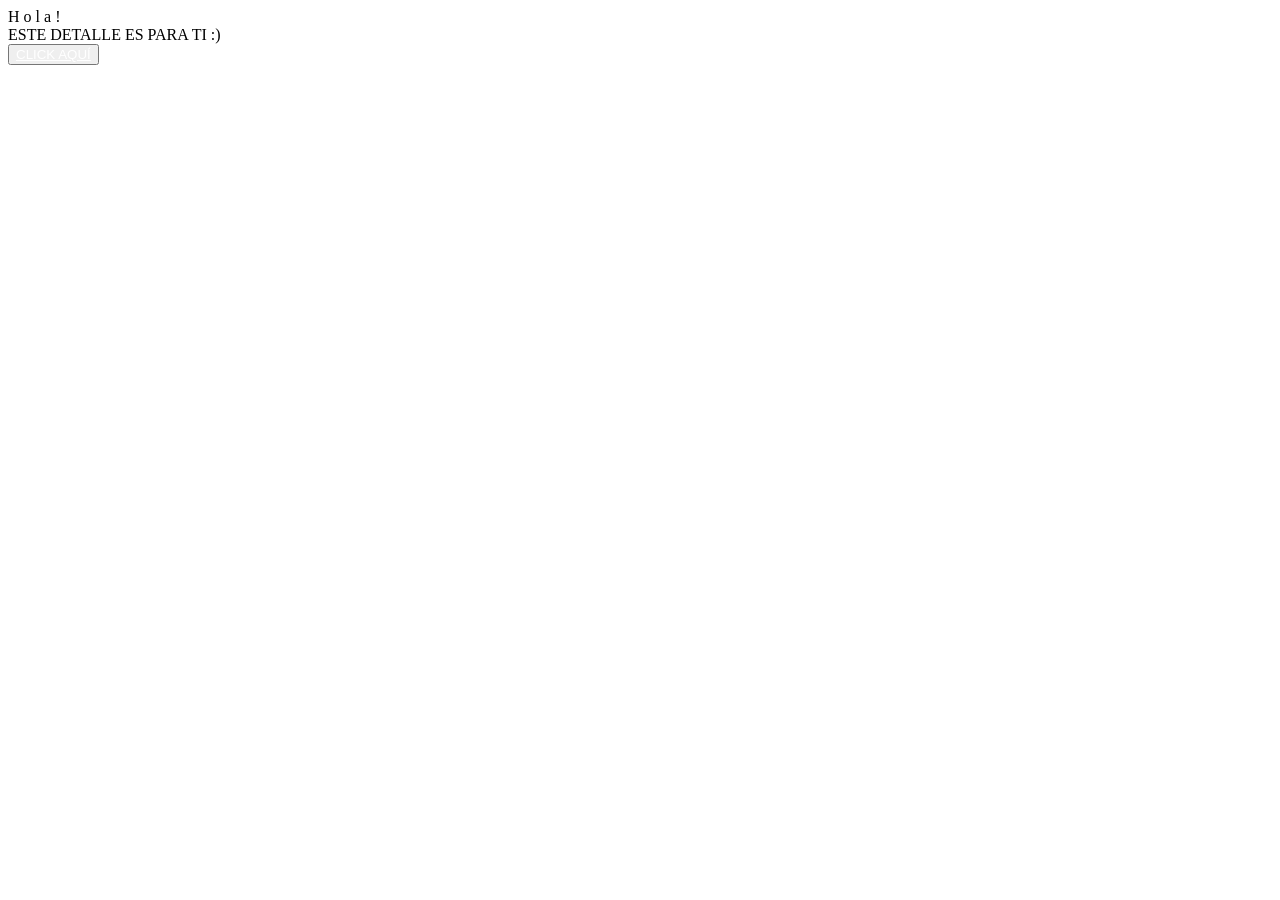
==== index.html @ f022fa28 "HTML,CSS,JS,SOUND" ====
<!DOCTYPE html>
<html lang="es">

<head>
    <meta charset="UTF-8">
    <meta http-equiv="X-UA-Compatible" content="IE=edge">
    <meta name="viewport" content="width=device-width, initial-scale=1.0">
    <link rel="stylesheet" href="css/style.css">
    <link rel="icon" href="img/flowers.png" type="image/x-icon">
    <title>Flowers</title>
</head>

<body>
    <div class="greetings">
        <span>H</span>
        <span>o</span>
        <span>l</span>
        <span>a</span>
        <span>!</span>
    </div>
    <div class="description">
        <span>ESTE DETALLE ES PARA TI :)</span>
    </div>
    <div class="button">
        <button class="botones">
            <a href="flower.html" style="color: #fff;">CLICK AQUÍ</a>
        </button>
    </div>

</body>

</html>
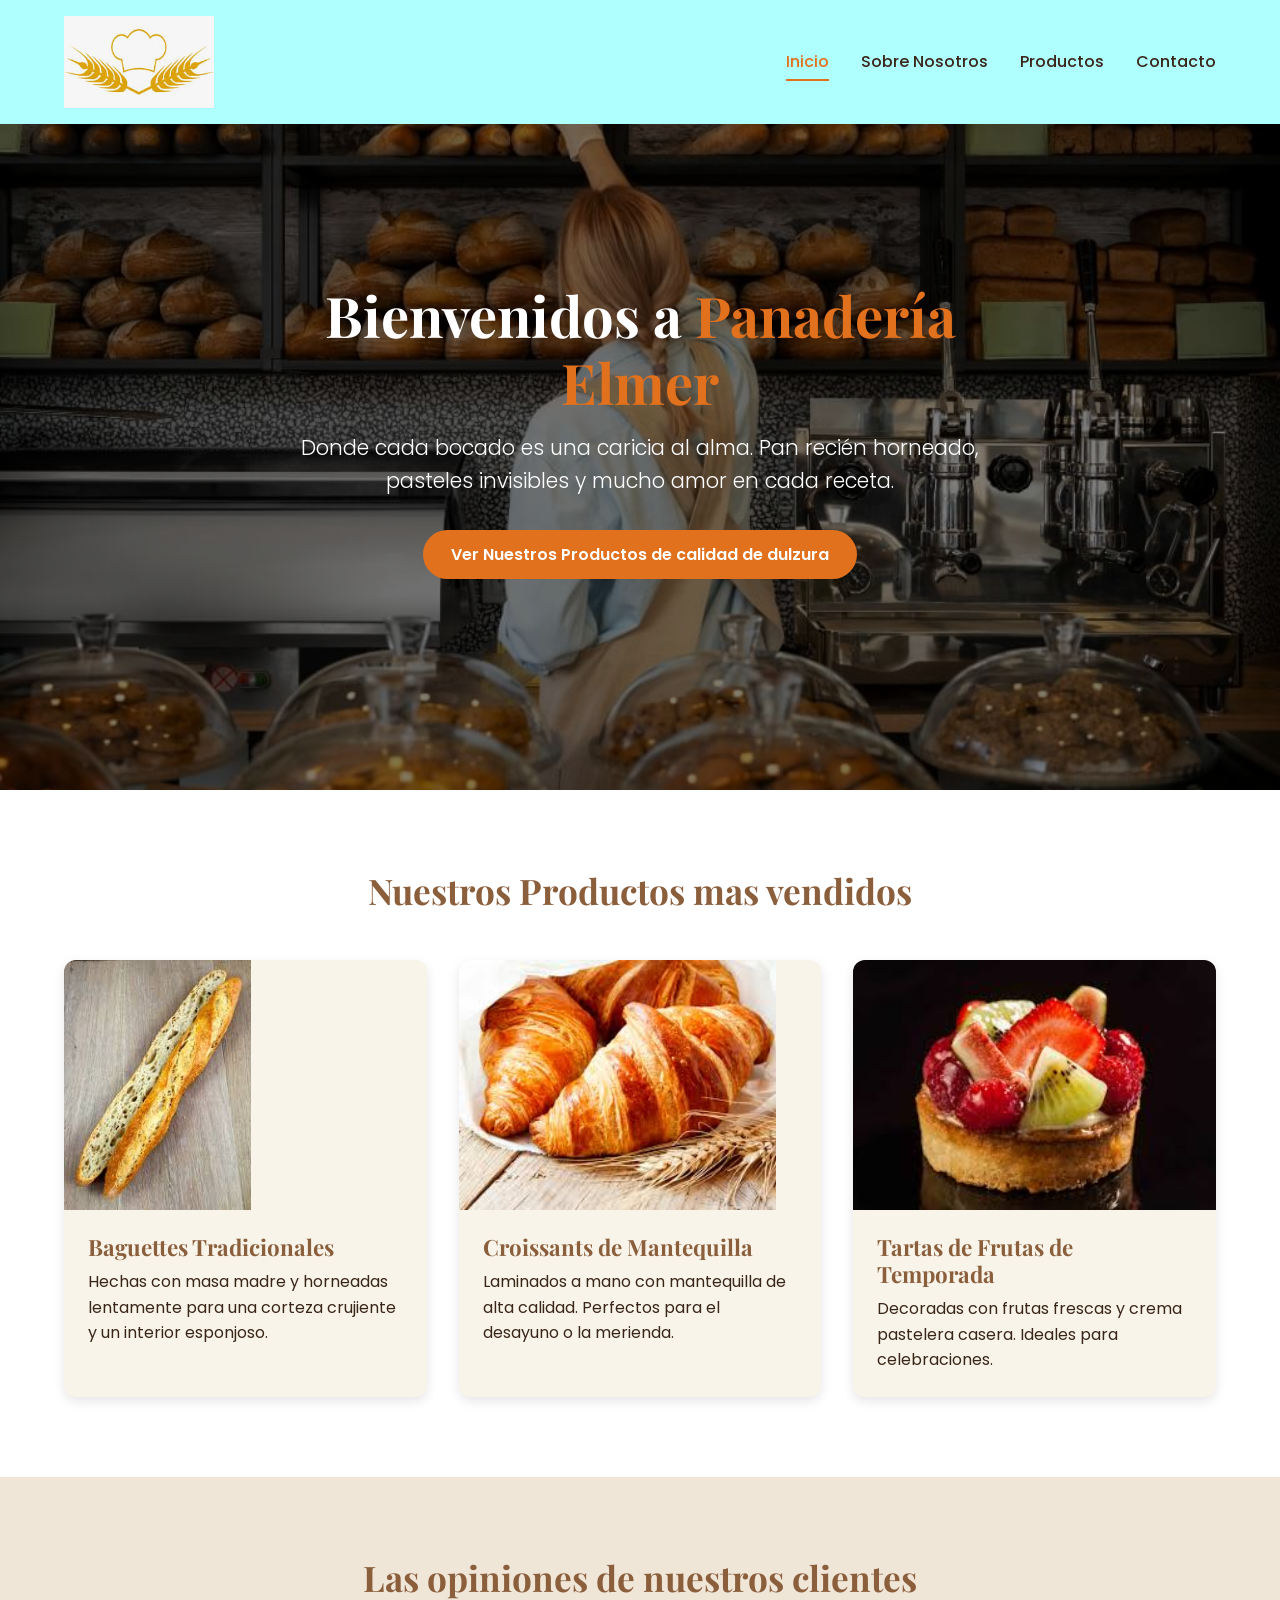
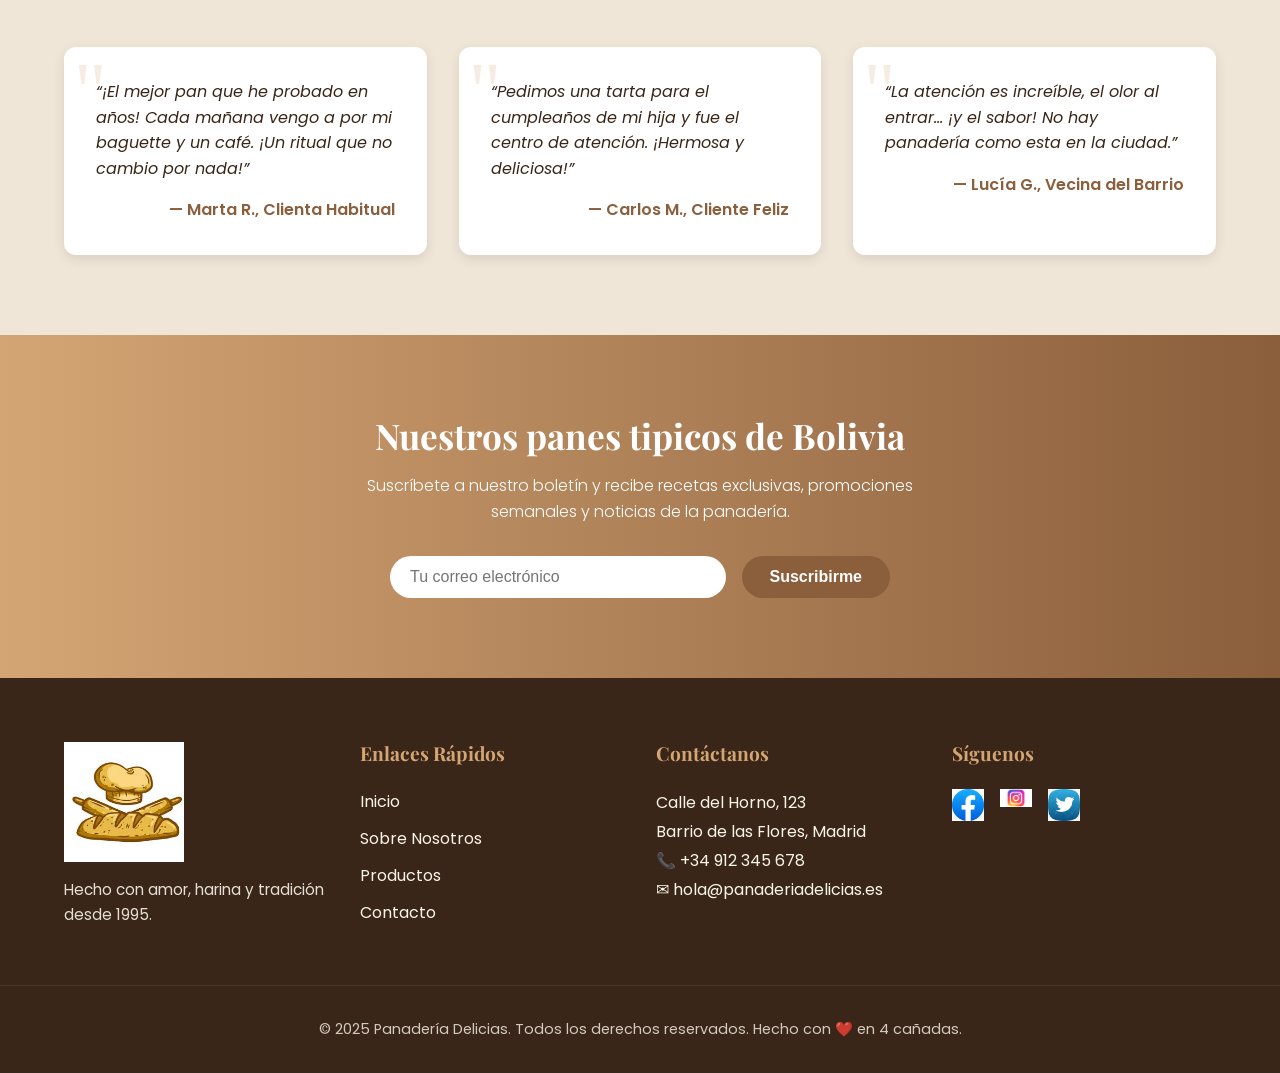
==== commit 1549f487: "HTML,CSS,JS,IMG" ====
--- a/index.html
+++ b/index.html
@@ -1,32 +1,141 @@
 <!DOCTYPE html>
 <html lang="es">
-
 <head>
     <meta charset="UTF-8">
-    <meta http-equiv="X-UA-Compatible" content="IE=edge">
     <meta name="viewport" content="width=device-width, initial-scale=1.0">
-    <link rel="stylesheet" href="css/style.css">
-    <link rel="icon" href="img/flowers.png" type="image/x-icon">
-    <title>Flowers</title>
+    <title>La casa del pan | El Hogar del Pan Artesanal de todos sabores</title>
+    <meta name="description" content="Panadería artesanal con productos frescos hechos diariamente. Conócenos, prueba nuestros productos y visítanos.">
+    <link rel="stylesheet" href="css/styles.css">
+    <link href="https://fonts.googleapis.com/css2?family=Playfair+Display:wght@400;700&family=Poppins:wght@300;400;500;600&display=swap" rel="stylesheet">
+    <link rel="icon" href="favicon.ico" type="image/x-icon">
 </head>
+<body>
+    <!-- Header -->
+    <header class="header">
+        <div class="container header-container">
+            <a href="index.html" class="logo">
+                <img src="img/logo.jpg" alt="Logo Panadería Delicias" width="150" height="60">
+            </a>
+            <nav class="nav">
+                <ul class="nav-list">
+                    <li><a href="index.html" class="nav-link active">Inicio</a></li>
+                    <li><a href="about.html" class="nav-link">Sobre Nosotros</a></li>
+                    <li><a href="products.html" class="nav-link">Productos</a></li>
+                    <li><a href="contact.html" class="nav-link">Contacto</a></li>
+                </ul>
+                <button class="menu-toggle" aria-label="Toggle navigation menu">
+                    <span class="hamburger"></span>
+                </button>
+            </nav>
+        </div>
+    </header>
 
-<body>
-    <div class="greetings">
-        <span>H</span>
-        <span>o</span>
-        <span>l</span>
-        <span>a</span>
-        <span>!</span>
-    </div>
-    <div class="description">
-        <span>ESTE DETALLE ES PARA TI :)</span>
-    </div>
-    <div class="button">
-        <button class="botones">
-            <a href="flower.html" style="color: #fff;">CLICK AQUÍ</a>
-        </button>
-    </div>
+    <!-- Hero -->
+    <section class="hero hero-index">
+        <div class="hero-overlay"></div>
+        <div class="container hero-content">
+            <h1 class="hero-title">Bienvenidos a <span>Panadería Elmer</span></h1>
+            <p class="hero-subtitle">Donde cada bocado es una caricia al alma. Pan recién horneado, pasteles invisibles y mucho amor en cada receta.</p>
+            <a href="products.html" class="btn btn-primary">Ver Nuestros Productos de calidad de dulzura</a>
+        </div>
+    </section>
 
+    <!-- Featured Products -->
+    <section class="featured">
+        <div class="container">
+            <h2 class="section-title">Nuestros Productos mas vendidos</h2>
+            <div class="featured-grid">
+                <div class="featured-item">
+                    <img src="img/imagen1baguete.jpg" alt="Baguettes Doradas" class="featured-img">
+                    <h3>Baguettes Tradicionales</h3>
+                    <p>Hechas con masa madre y horneadas lentamente para una corteza crujiente y un interior esponjoso.</p>
+                </div>
+                <div class="featured-item">
+                    <img src="img/Croissants de Mantequilla.jpg" alt="Croissants de Mantequilla" class="featured-img">
+                    <h3>Croissants de Mantequilla</h3>
+                    <p>Laminados a mano con mantequilla de alta calidad. Perfectos para el desayuno o la merienda.</p>
+                </div>
+                <div class="featured-item">
+                    <img src="img/Tartas de Frutas de Temporada.jpg" alt="Tarta de Frutas" class="featured-img">
+                    <h3>Tartas de Frutas de Temporada</h3>
+                    <p>Decoradas con frutas frescas y crema pastelera casera. Ideales para celebraciones.</p>
+                </div>
+            </div>
+        </div>
+    </section>
+
+    <!-- Testimonials -->
+    <section class="testimonials">
+        <div class="container">
+            <h2 class="section-title">Las opiniones de nuestros clientes</h2>
+            <div class="testimonial-grid">
+                <div class="testimonial-card">
+                    <p class="testimonial-text">“¡El mejor pan que he probado en años! Cada mañana vengo a por mi baguette y un café. ¡Un ritual que no cambio por nada!”</p>
+                    <p class="testimonial-author">— Marta R., Clienta Habitual</p>
+                </div>
+                <div class="testimonial-card">
+                    <p class="testimonial-text">“Pedimos una tarta para el cumpleaños de mi hija y fue el centro de atención. ¡Hermosa y deliciosa!”</p>
+                    <p class="testimonial-author">— Carlos M., Cliente Feliz</p>
+                </div>
+                <div class="testimonial-card">
+                    <p class="testimonial-text">“La atención es increíble, el olor al entrar... ¡y el sabor! No hay panadería como esta en la ciudad.”</p>
+                    <p class="testimonial-author">— Lucía G., Vecina del Barrio</p>
+                </div>
+            </div>
+        </div>
+    </section>
+
+    <!-- Newsletter -->
+    <section class="newsletter">
+        <div class="container newsletter-container">
+            <h2 class="newsletter-title">Nuestros panes tipicos de Bolivia</h2>
+            <p class="newsletter-text">Suscríbete a nuestro boletín y recibe recetas exclusivas, promociones semanales y noticias de la panadería.</p>
+            <form class="newsletter-form" id="newsletterForm">
+                <input type="email" placeholder="Tu correo electrónico" required class="newsletter-input" id="newsletterEmail">
+                <button type="submit" class="btn btn-secondary">Suscribirme</button>
+            </form>
+        </div>
+    </section>
+
+    <!-- Footer -->
+    <footer class="footer">
+        <div class="container footer-container">
+            <div class="footer-logo">
+                <img src="img/logo de una panaderia.jpg" alt="Logo Panadería Delicias" width="120" height="50">
+                <p>Hecho con amor, harina y tradición desde 1995.</p>
+            </div>
+            <div class="footer-links">
+                <h4>Enlaces Rápidos</h4>
+                <ul>
+                    <li><a href="index.html">Inicio</a></li>
+                    <li><a href="about.html">Sobre Nosotros</a></li>
+                    <li><a href="products.html">Productos</a></li>
+                    <li><a href="contact.html">Contacto</a></li>
+                </ul>
+            </div>
+            <div class="footer-contact">
+                <h4>Contáctanos</h4>
+                <address>
+                    Calle del Horno, 123<br>
+                    Barrio de las Flores, Madrid<br>
+                    📞 +34 912 345 678<br>
+                    ✉ hola@panaderiadelicias.es
+                </address>
+            </div>
+            <div class="footer-social">
+                <h4>Síguenos</h4>
+                <div class="social-icons">
+                    <a href="#" aria-label="Facebook"><img src="img/icono facebook.jpg" alt="Facebook"></a>
+                    <a href="#" aria-label="Instagram"><img src="img/icono instagram.jpg" alt="Instagram"></a>
+                    <a href="#" aria-label="Twitter"><img src="img/icono twiter.jpg" alt="Twitter"></a>
+                </div>
+            </div>
+        </div>
+        <div class="footer-bottom">
+            <p>&copy; 2025 Panadería Delicias. Todos los derechos reservados. Hecho con ❤️ en 4 cañadas.</p>
+        </div>
+    </footer>
+
+    <script src="main.js"></script>
 </body>
-
-</html>
+</html>
--- a/css/styles.css
+++ b/css/styles.css
@@ -0,0 +1,964 @@
+/* ==============================
+   RESET Y CONFIGURACIÓN GLOBAL
+   ============================== */
+
+* {
+    margin: 0;
+    padding: 0;
+    box-sizing: border-box;
+}
+
+:root {
+    --color-primary: #d4a574;     /* Beige cálido (pan tostado) */
+    --color-secondary: #8b5e3c;   /* Marrón chocolate */
+    --color-accent: #e2711d;      /* Naranja cálido (miga de pan) */
+    --color-light: #f8f4e9;       /* Crema suave (fondo) */
+    --color-dark: #3a2618;        /* Marrón oscuro (texto) */
+    --color-white: #ffffff;
+    --shadow: 0 4px 12px rgba(0,0,0,0.1);
+    --transition: all 0.3s ease;
+}
+
+body {
+    font-family: 'Poppins', sans-serif;
+    color: var(--color-dark);
+    background-color: var(--color-light);
+    line-height: 1.6;
+}
+
+h1, h2, h3, h4 {
+    font-family: 'Playfair Display', serif;
+    font-weight: 700;
+    line-height: 1.2;
+}
+
+img {
+    max-width: 100%;
+    height: auto;
+    display: block;
+}
+
+a {
+    text-decoration: none;
+    color: inherit;
+}
+
+ul {
+    list-style: none;
+}
+
+.container {
+    width: 90%;
+    max-width: 1200px;
+    margin: 0 auto;
+}
+
+.btn {
+    display: inline-block;
+    padding: 12px 28px;
+    border-radius: 30px;
+    font-weight: 600;
+    text-align: center;
+    cursor: pointer;
+    transition: var(--transition);
+    border: none;
+    font-size: 1rem;
+}
+
+.btn-primary {
+    background-color: var(--color-accent);
+    color: var(--color-white);
+}
+
+.btn-primary:hover {
+    background-color: #c25a0c;
+    transform: translateY(-2px);
+    box-shadow: var(--shadow);
+}
+
+.btn-secondary {
+    background-color: var(--color-secondary);
+    color: var(--color-white);
+}
+
+.btn-secondary:hover {
+    background-color: #704b2e;
+    transform: translateY(-2px);
+    box-shadow: var(--shadow);
+}
+
+.btn-sm {
+    padding: 8px 16px;
+    font-size: 0.9rem;
+}
+
+/* ==============================
+   HEADER / BARRA DE NAVEGACIÓN
+   ============================== */
+
+.header {
+    background-color: #afffff;
+    box-shadow: 0 2px 10px rgba(0,0,0,0.05);
+    position: fixed;
+    top: 0;
+    left: 0;
+    width: 100%;
+    z-index: 1000;
+}
+
+.header-container {
+    display: flex;
+    justify-content: space-between;
+    align-items: center;
+    padding: 1rem 0;
+}
+
+.logo img {
+    transition: var(--transition);
+}
+
+.logo img:hover {
+    opacity: 0.9;
+}
+
+.nav-list {
+    display: flex;
+    gap: 2rem;
+}
+
+.nav-link {
+    font-weight: 500;
+    position: relative;
+    padding: 0.5rem 0;
+}
+
+.nav-link:hover,
+.nav-link.active {
+    color: var(--color-accent);
+}
+
+.nav-link.active::after {
+    content: '';
+    position: absolute;
+    bottom: 0;
+    left: 0;
+    width: 100%;
+    height: 2px;
+    background-color: var(--color-accent);
+}
+
+/* Menú Hamburguesa para móvil */
+.menu-toggle {
+    display: none;
+    flex-direction: column;
+    background: none;
+    border: none;
+    cursor: pointer;
+    padding: 5px;
+}
+
+.hamburger,
+.hamburger::before,
+.hamburger::after {
+    width: 25px;
+    height: 3px;
+    background-color: var(--color-dark);
+    margin: 3px 0;
+    transition: var(--transition);
+    border-radius: 2px;
+}
+
+.hamburger::before {
+    content: '';
+    transform: translateY(-8px);
+}
+
+.hamburger::after {
+    content: '';
+    transform: translateY(-4px);
+}
+
+/* ==============================
+   HERO SECTION (GENÉRICO)
+   ============================== */
+
+.hero {
+    height: 80vh;
+    background-size: cover;
+    background-position: center;
+    background-repeat: no-repeat;
+    display: flex;
+    align-items: center;
+    position: relative;
+    margin-top: 70px; /* Compensar header fijo */
+}
+
+.hero-overlay {
+    position: absolute;
+    top: 0;
+    left: 0;
+    width: 100%;
+    height: 100%;
+    background-position: center;
+    background-size: cover;
+    z-index: 1;
+}
+
+.hero-content {
+    text-align: center;
+    color: var(--color-white);
+    max-width: 800px;
+    padding: 2rem;
+    position: relative;
+    z-index: 2;
+}
+
+.hero-title {
+    font-size: 3.5rem;
+    margin-bottom: 1rem;
+}
+
+.hero-title span {
+    color: var(--color-accent);
+}
+
+.hero-subtitle {
+    font-size: 1.3rem;
+    margin-bottom: 2rem;
+    font-weight: 300;
+}
+
+/* Héroes específicos */
+.hero-index .hero-overlay {
+    background: linear-gradient(rgba(0,0,0,0.5), rgba(0,0,0,0.5)), url('../img/inicio8.jpg') center/cover no-repeat;
+}
+.hero-about .hero-overlay {
+    background: linear-gradient(rgba(0,0,0,0.5), rgba(0,0,0,0.5)), url('../img/inicio3.jpg') center/cover no-repeat;
+}
+
+.hero-products .hero-overlay {
+    background: linear-gradient(rgba(0,0,0,0.5), rgba(0,0,0,0.5)), url('../img/inicio4.jpg') center/cover no-repeat;
+}
+
+.hero-contact .hero-overlay {
+    background: linear-gradient(rgba(0,0,0,0.5), rgba(0,0,0,0.5)), url('../img/inicio7.jpg') center/cover no-repeat;
+}
+
+/* ==============================
+   SECCIONES GENERALES
+   ============================== */
+
+.section-title {
+    text-align: center;
+    font-size: 2.2rem;
+    margin-bottom: 3rem;
+    color: var(--color-secondary);
+}
+
+.section-padding {
+    padding: 5rem 0;
+}
+
+.bg-cream {
+    background-color: #f8f4e9;
+}
+
+.bg-light {
+    background-color: #f8f4e9;
+}
+
+/* ==============================
+   PÁGINA INICIO — FEATURED PRODUCTS
+   ============================== */
+
+.featured {
+    padding: 5rem 0;
+    background-color: var(--color-white);
+}
+
+.featured-grid {
+    display: grid;
+    grid-template-columns: repeat(auto-fit, minmax(300px, 1fr));
+    gap: 2rem;
+}
+
+.featured-item {
+    background: var(--color-light);
+    border-radius: 12px;
+    overflow: hidden;
+    box-shadow: var(--shadow);
+    transition: var(--transition);
+}
+
+.featured-item:hover {
+    transform: translateY(-10px);
+    box-shadow: 0 10px 25px rgba(0,0,0,0.15);
+}
+
+.featured-img {
+    height: 250px;
+    object-fit: cover;
+}
+
+.featured-item h3 {
+    padding: 1.5rem 1.5rem 0.5rem;
+    font-size: 1.4rem;
+    color: var(--color-secondary);
+}
+
+.featured-item p {
+    padding: 0 1.5rem 1.5rem;
+    color: var(--color-dark);
+}
+
+/* ==============================
+   PÁGINA INICIO — TESTIMONIOS
+   ============================== */
+
+.testimonials {
+    padding: 5rem 0;
+    background-color: #f0e6d8;
+}
+
+.testimonial-grid {
+    display: grid;
+    grid-template-columns: repeat(auto-fit, minmax(300px, 1fr));
+    gap: 2rem;
+}
+
+.testimonial-card {
+    background: var(--color-white);
+    padding: 2rem;
+    border-radius: 12px;
+    box-shadow: var(--shadow);
+    position: relative;
+}
+
+.testimonial-card::before {
+    content: '"';
+    font-size: 5rem;
+    position: absolute;
+    top: -20px;
+    left: 10px;
+    color: var(--color-primary);
+    opacity: 0.2;
+    font-family: Georgia, serif;
+}
+
+.testimonial-text {
+    font-style: italic;
+    margin-bottom: 1rem;
+    color: var(--color-dark);
+}
+
+.testimonial-author {
+    font-weight: 600;
+    color: var(--color-secondary);
+    text-align: right;
+}
+
+/* ==============================
+   PÁGINA INICIO — NEWSLETTER
+   ============================== */
+
+.newsletter {
+    padding: 5rem 0;
+    background: linear-gradient(to right, var(--color-primary), var(--color-secondary));
+    color: var(--color-white);
+    text-align: center;
+}
+
+.newsletter-title {
+    font-size: 2.2rem;
+    margin-bottom: 1rem;
+}
+
+.newsletter-text {
+    max-width: 600px;
+    margin: 0 auto 2rem;
+    font-weight: 300;
+}
+
+.newsletter-form {
+    display: flex;
+    max-width: 500px;
+    margin: 0 auto;
+    gap: 1rem;
+}
+
+.newsletter-input {
+    flex: 1;
+    padding: 12px 20px;
+    border: none;
+    border-radius: 30px;
+    font-size: 1rem;
+    outline: none;
+}
+
+.newsletter-form button {
+    white-space: nowrap;
+}
+
+/* ==============================
+   PÁGINA SOBRE NOSOTROS — ESTILOS
+   ============================== */
+
+/* Estilo para historias (texto + imagen) */
+.story-grid {
+    display: grid;
+    grid-template-columns: 1fr 1fr;
+    gap: 3rem;
+    align-items: center;
+}
+
+.story-text p {
+    margin-bottom: 1.2rem;
+    font-size: 1.1rem;
+}
+
+.img-shadow {
+    border-radius: 12px;
+    box-shadow: var(--shadow);
+    transition: var(--transition);
+}
+
+.img-shadow:hover {
+    transform: translateY(-5px);
+}
+
+/* Valores */
+.values-grid {
+    display: grid;
+    grid-template-columns: repeat(auto-fit, minmax(250px, 1fr));
+    gap: 2rem;
+}
+
+.value-card {
+    background: var(--color-white);
+    padding: 2rem;
+    border-radius: 12px;
+    text-align: center;
+    box-shadow: var(--shadow);
+    transition: var(--transition);
+}
+
+.value-card:hover {
+    transform: translateY(-5px);
+    box-shadow: 0 8px 20px rgba(0,0,0,0.12);
+}
+
+.value-icon {
+    font-size: 3rem;
+    margin-bottom: 1rem;
+}
+
+.value-card h3 {
+    color: var(--color-secondary);
+    margin-bottom: 1rem;
+    font-size: 1.3rem;
+}
+
+/* Equipo */
+.team-grid {
+    display: grid;
+    grid-template-columns: repeat(auto-fit, minmax(250px, 1fr));
+    gap: 2.5rem;
+}
+
+.team-member {
+    background: var(--color-white);
+    padding: 2rem;
+    border-radius: 12px;
+    text-align: center;
+    box-shadow: var(--shadow);
+    transition: var(--transition);
+}
+
+.team-member:hover {
+    transform: translateY(-5px);
+}
+
+.team-img {
+    width: 150px;
+    height: 150px;
+    object-fit: cover;
+    border-radius: 50%;
+    margin-bottom: 1.5rem;
+    border: 4px solid var(--color-light);
+}
+
+.team-role {
+    color: var(--color-accent);
+    font-weight: 600;
+    margin-bottom: 1rem;
+    font-size: 0.95rem;
+}
+
+/* Proceso de trabajo */
+.process-grid {
+    display: grid;
+    grid-template-columns: repeat(auto-fit, minmax(250px, 1fr));
+    gap: 2rem;
+}
+
+.process-step {
+    background: var(--color-white);
+    padding: 2rem;
+    border-radius: 12px;
+    text-align: center;
+    box-shadow: var(--shadow);
+    transition: var(--transition);
+}
+
+.process-step:hover {
+    transform: translateY(-5px);
+}
+
+.process-img {
+    height: 180px;
+    object-fit: cover;
+    border-radius: 10px;
+    margin-bottom: 1.5rem;
+}
+
+.process-step h3 {
+    color: var(--color-secondary);
+    margin-bottom: 0.8rem;
+}
+
+/* ==============================
+   PÁGINA PRODUCTOS — ESTILOS
+   ============================== */
+
+/* Filtros */
+.filters {
+    display: flex;
+    justify-content: center;
+    flex-wrap: wrap;
+    gap: 1rem;
+    margin-bottom: 2rem;
+}
+
+.filter-btn {
+    padding: 0.75rem 1.5rem;
+    background: var(--color-white);
+    border: 2px solid var(--color-primary);
+    border-radius: 30px;
+    font-weight: 500;
+    cursor: pointer;
+    transition: var(--transition);
+    color: var(--color-secondary);
+}
+
+.filter-btn:hover,
+.filter-btn.active {
+    background: var(--color-primary);
+    color: var(--color-white);
+    border-color: var(--color-primary);
+}
+
+/* Grid de Productos */
+.products-grid {
+    display: grid;
+    grid-template-columns: repeat(auto-fill, minmax(300px, 1fr));
+    gap: 2.5rem;
+}
+
+.product-card {
+    background: var(--color-white);
+    border-radius: 16px;
+    overflow: hidden;
+    box-shadow: var(--shadow);
+    transition: var(--transition);
+    animation: fadeInUp 0.6s ease forwards;
+}
+
+.product-card:hover {
+    transform: translateY(-10px);
+    box-shadow: 0 12px 30px rgba(0,0,0,0.15);
+}
+
+.product-img {
+    height: 220px;
+    object-fit: cover;
+    width: 100%;
+}
+
+.product-info {
+    padding: 1.5rem;
+}
+
+.product-info h3 {
+    color: var(--color-secondary);
+    margin-bottom: 0.5rem;
+    font-size: 1.3rem;
+}
+
+.product-desc {
+    color: var(--color-dark);
+    margin-bottom: 1rem;
+    font-size: 0.95rem;
+}
+
+.product-price {
+    font-weight: 600;
+    color: var(--color-accent);
+    font-size: 1.2rem;
+    margin-bottom: 1rem;
+}
+
+/* Promo Banner */
+.promo-banner {
+    padding: 4rem 0;
+    background: linear-gradient(135deg, var(--color-secondary), var(--color-accent));
+    text-align: center;
+    color: var(--color-white);
+}
+
+.promo-container h2 {
+    font-size: 2.2rem;
+    margin-bottom: 1rem;
+}
+
+.promo-container p {
+    font-size: 1.1rem;
+    max-width: 700px;
+    margin: 0 auto 2rem;
+    font-weight: 300;
+}
+
+.promo-container .btn {
+    white-space: nowrap;
+}
+
+/* ==============================
+   PÁGINA CONTACTO — ESTILOS
+   ============================== */
+
+/* Contenedor principal de contacto */
+.contact-container {
+    display: grid;
+    grid-template-columns: 1fr 1fr;
+    gap: 4rem;
+    align-items: start;
+}
+
+/* Tarjetas de información */
+.info-card {
+    background: var(--color-white);
+    padding: 2rem;
+    border-radius: 12px;
+    box-shadow: var(--shadow);
+    margin-bottom: 1.5rem;
+    transition: var(--transition);
+}
+
+.info-card:hover {
+    transform: translateY(-5px);
+}
+
+.info-card h3 {
+    color: var(--color-secondary);
+    margin-bottom: 1rem;
+    font-size: 1.3rem;
+}
+
+.schedule-list {
+    line-height: 1.8;
+}
+
+.note {
+    font-size: 0.9rem;
+    color: var(--color-accent);
+    margin-top: 1rem;
+    font-style: italic;
+}
+
+/* Formulario */
+.contact-form h2 {
+    color: var(--color-secondary);
+    margin-bottom: 2rem;
+    font-size: 2rem;
+}
+
+.form {
+    background: var(--color-white);
+    padding: 2rem;
+    border-radius: 12px;
+    box-shadow: var(--shadow);
+}
+
+.form-group {
+    margin-bottom: 1.5rem;
+}
+
+.form-group label {
+    display: block;
+    margin-bottom: 0.5rem;
+    font-weight: 500;
+    color: var(--color-dark);
+}
+
+.form input,
+.form select,
+.form textarea {
+    width: 100%;
+    padding: 12px;
+    border: 1px solid #ddd;
+    border-radius: 8px;
+    font-family: 'Poppins', sans-serif;
+    font-size: 1rem;
+    transition: var(--transition);
+}
+
+.form input:focus,
+.form select:focus,
+.form textarea:focus {
+    outline: none;
+    border-color: var(--color-primary);
+    box-shadow: 0 0 0 3px rgba(212, 165, 116, 0.2);
+}
+
+.form button {
+    width: 100%;
+    margin-top: 1rem;
+}
+
+/* Mapa */
+.map-container {
+    border-radius: 12px;
+    overflow: hidden;
+    box-shadow: var(--shadow);
+}
+
+/* CTA genérico */
+.cta-section {
+    padding: 5rem 0;
+    text-align: center;
+    color: var(--color-white);
+}
+
+.cta-container h2 {
+    font-size: 2.5rem;
+    margin-bottom: 1rem;
+}
+
+.cta-container p {
+    font-size: 1.2rem;
+    max-width: 700px;
+    margin: 0 auto 2.5rem;
+    font-weight: 300;
+}
+
+.cta-container .btn {
+    margin: 0.5rem;
+}
+
+/* CTA Contacto específico */
+.cta-contact {
+    background: linear-gradient(135deg, var(--color-accent), var(--color-secondary));
+}
+
+/* ==============================
+   FOOTER
+   ============================== */
+
+.footer {
+    background-color: var(--color-dark);
+    color: var(--color-light);
+    padding: 4rem 0 2rem;
+}
+
+.footer-container {
+    display: grid;
+    grid-template-columns: repeat(auto-fit, minmax(250px, 1fr));
+    gap: 2rem;
+}
+
+.footer-logo img {
+    margin-bottom: 1rem;
+}
+
+.footer-logo p {
+    font-size: 0.95rem;
+    opacity: 0.9;
+}
+
+.footer-links h4,
+.footer-contact h4,
+.footer-social h4 {
+    color: var(--color-primary);
+    margin-bottom: 1.5rem;
+    font-size: 1.2rem;
+}
+
+.footer-links ul li {
+    margin-bottom: 0.7rem;
+}
+
+.footer-links ul li a:hover {
+    color: var(--color-accent);
+}
+
+.footer-contact address {
+    font-style: normal;
+    line-height: 1.8;
+}
+
+.social-icons {
+    display: flex;
+    gap: 1rem;
+}
+
+.social-icons img {
+    width: 32px;
+    transition: var(--transition);
+}
+
+.social-icons img:hover {
+    filter: brightness(0) invert(1);
+}
+
+.footer-bottom {
+    text-align: center;
+    padding-top: 2rem;
+    margin-top: 3rem;
+    border-top: 1px solid rgba(255,255,255,0.1);
+    font-size: 0.9rem;
+    opacity: 0.8;
+}
+
+/* ==============================
+   ANIMACIONES
+   ============================== */
+
+@keyframes fadeInUp {
+    from {
+        opacity: 0;
+        transform: translateY(30px);
+    }
+    to {
+        opacity: 1;
+        transform: translateY(0);
+    }
+}
+
+.featured-item,
+.testimonial-card,
+.value-card,
+.team-member,
+.process-step,
+.product-card {
+    animation: fadeInUp 0.6s ease forwards;
+}
+
+.featured-item:nth-child(2),
+.testimonial-card:nth-child(2),
+.value-card:nth-child(2),
+.team-member:nth-child(2),
+.process-step:nth-child(2),
+.product-card:nth-child(2) {
+    animation-delay: 0.2s;
+}
+
+.featured-item:nth-child(3),
+.testimonial-card:nth-child(3),
+.value-card:nth-child(3),
+.team-member:nth-child(3),
+.process-step:nth-child(3),
+.product-card:nth-child(3) {
+    animation-delay: 0.4s;
+}
+
+.featured-item:nth-child(4),
+.testimonial-card:nth-child(4),
+.value-card:nth-child(4),
+.team-member:nth-child(4),
+.process-step:nth-child(4),
+.product-card:nth-child(4) {
+    animation-delay: 0.6s;
+}
+
+/* ==============================
+   RESPONSIVE DESIGN
+   ============================== */
+
+@media (max-width: 768px) {
+    .nav-list {
+        display: none;
+        position: absolute;
+        top: 100%;
+        left: 0;
+        width: 100%;
+        background: var(--color-white);
+        flex-direction: column;
+        padding: 1rem 0;
+        box-shadow: 0 5px 10px rgba(0,0,0,0.1);
+        z-index: 999;
+    }
+
+    .nav-list.active {
+        display: flex;
+    }
+
+    .nav-link {
+        padding: 1rem;
+        text-align: center;
+        border-bottom: 1px solid rgba(0,0,0,0.05);
+    }
+
+    .menu-toggle {
+        display: flex;
+    }
+
+    .hero-title {
+        font-size: 2.5rem;
+    }
+
+    /* Sobre Nosotros */
+    .story-grid {
+        grid-template-columns: 1fr;
+        gap: 2rem;
+    }
+
+    .team-img {
+        width: 120px;
+        height: 120px;
+    }
+
+    /* Productos */
+    .filters {
+        gap: 0.5rem;
+    }
+
+    .filter-btn {
+        padding: 0.6rem 1rem;
+        font-size: 0.9rem;
+    }
+
+    .products-grid {
+        grid-template-columns: 1fr;
+        gap: 2rem;
+    }
+
+    /* Contacto */
+    .contact-container {
+        grid-template-columns: 1fr;
+        gap: 2rem;
+    }
+
+    .form button {
+        width: auto;
+        padding: 12px 28px;
+    }
+
+    /* Newsletter */
+    .newsletter-form {
+        flex-direction: column;
+    }
+
+    .newsletter-input,
+    .newsletter-form button {
+        width: 100%;
+    }
+}
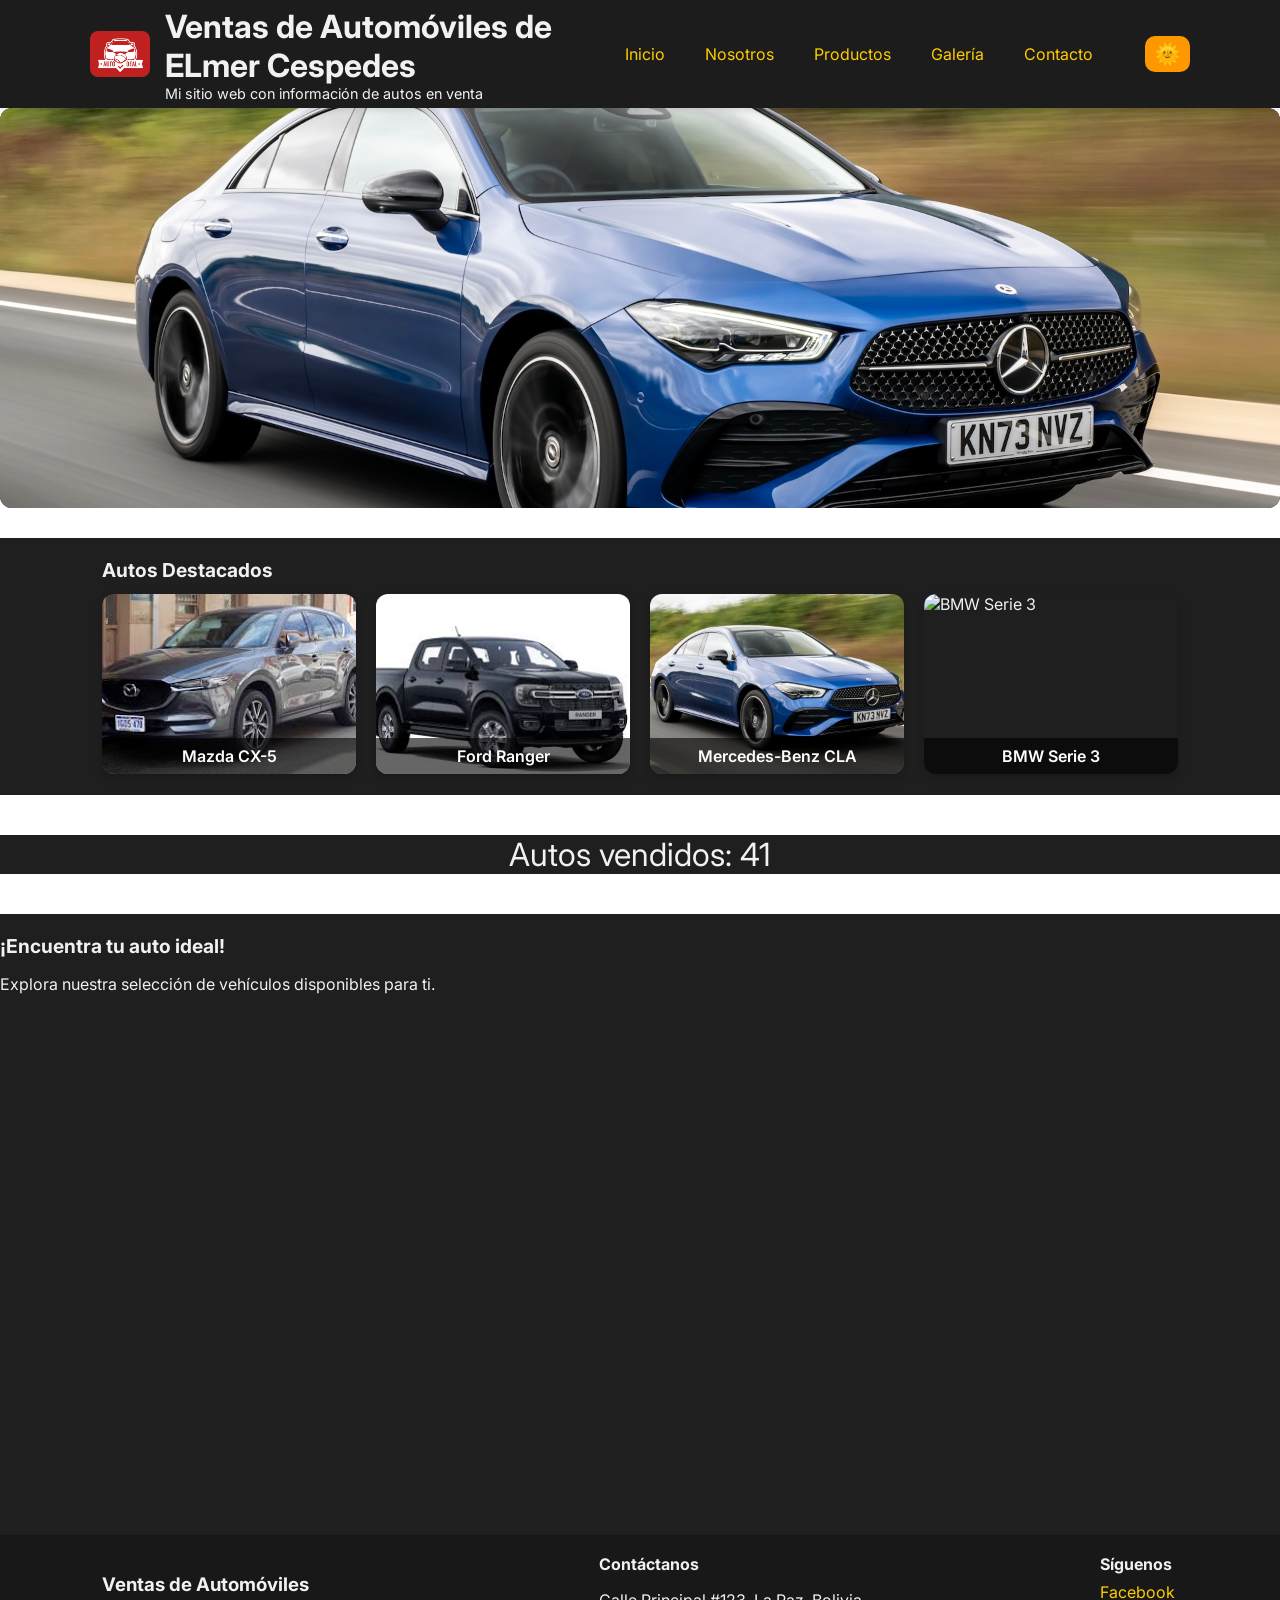
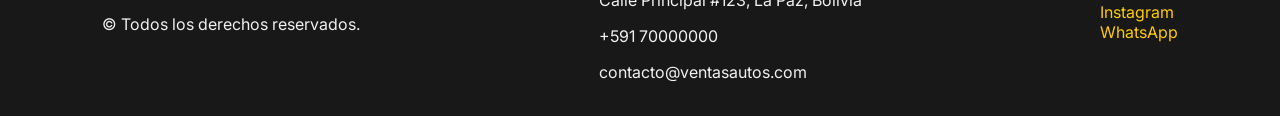
==== commit ab3f970a: "HTML,CSS,JS,IMG" ====
--- a/index.html
+++ b/index.html
@@ -1,141 +1,216 @@
 <!DOCTYPE html>
 <html lang="es">
 <head>
-    <meta charset="UTF-8">
-    <meta name="viewport" content="width=device-width, initial-scale=1.0">
-    <title>La casa del pan | El Hogar del Pan Artesanal de todos sabores</title>
-    <meta name="description" content="Panadería artesanal con productos frescos hechos diariamente. Conócenos, prueba nuestros productos y visítanos.">
-    <link rel="stylesheet" href="css/styles.css">
-    <link href="https://fonts.googleapis.com/css2?family=Playfair+Display:wght@400;700&family=Poppins:wght@300;400;500;600&display=swap" rel="stylesheet">
-    <link rel="icon" href="favicon.ico" type="image/x-icon">
+  <meta charset="UTF-8">
+  <meta name="viewport" content="width=device-width, initial-scale=1.0">
+  <title>Ventas de Automóviles de Elmer Cespedes</title>
+  <link rel="stylesheet" href="css/styles.css">
+  <link rel="icon" href="img/logo.png">
+  <link href="https://fonts.googleapis.com/css2?family=Inter:wght@400;600;700&display=swap" rel="stylesheet">
+  <script src="https://kit.fontawesome.com/a2e0e6b96c.js" crossorigin="anonymous"></script>
+  <style>
+    /* ====== Slider ====== */
+    .slider {
+      position: relative;
+      width: 100%;
+      height: 400px;
+      overflow: hidden;
+      border-radius: 12px;
+      margin-bottom: 30px;
+    }
+    .slider img {
+      width: 100%;
+      height: 100%;
+      object-fit: cover;
+      display: none;
+    }
+
+    /* ====== Autos destacados ====== */
+    .featured-cars {
+      display: grid;
+      grid-template-columns: repeat(auto-fit, minmax(220px, 1fr));
+      gap: 20px;
+    }
+    .car-card {
+      border-radius: 12px;
+      overflow: hidden;
+      box-shadow: 0 4px 8px rgba(0,0,0,0.2);
+      transition: transform 0.3s;
+      cursor: pointer;
+      position: relative;
+    }
+    .car-card img {
+      width: 100%;
+      height: 180px;
+      object-fit: cover;
+      transition: transform 0.3s ease;
+    }
+    .car-card:hover img {
+      transform: scale(1.1);
+    }
+    .car-name {
+      position: absolute;
+      bottom: 0;
+      width: 100%;
+      text-align: center;
+      color: #fff;
+      font-weight: 600;
+      padding: 8px 0;
+      background: rgba(0,0,0,0.6);
+    }
+
+    /* ====== Contador autos vendidos ====== */
+    .counter {
+      text-align: center;
+      font-size: 2rem;
+      margin: 40px 0;
+    }
+
+    /* ====== Video promocional ====== */
+    .promo-video {
+      width: 100%;
+      max-width: 800px;
+      margin: 30px auto;
+      display: block;
+      border-radius: 12px;
+      overflow: hidden;
+    }
+  </style>
 </head>
-<body>
-    <!-- Header -->
-    <header class="header">
-        <div class="container header-container">
-            <a href="index.html" class="logo">
-                <img src="img/logo.jpg" alt="Logo Panadería Delicias" width="150" height="60">
-            </a>
-            <nav class="nav">
-                <ul class="nav-list">
-                    <li><a href="index.html" class="nav-link active">Inicio</a></li>
-                    <li><a href="about.html" class="nav-link">Sobre Nosotros</a></li>
-                    <li><a href="products.html" class="nav-link">Productos</a></li>
-                    <li><a href="contact.html" class="nav-link">Contacto</a></li>
-                </ul>
-                <button class="menu-toggle" aria-label="Toggle navigation menu">
-                    <span class="hamburger"></span>
-                </button>
-            </nav>
-        </div>
-    </header>
-
-    <!-- Hero -->
-    <section class="hero hero-index">
-        <div class="hero-overlay"></div>
-        <div class="container hero-content">
-            <h1 class="hero-title">Bienvenidos a <span>Panadería Elmer</span></h1>
-            <p class="hero-subtitle">Donde cada bocado es una caricia al alma. Pan recién horneado, pasteles invisibles y mucho amor en cada receta.</p>
-            <a href="products.html" class="btn btn-primary">Ver Nuestros Productos de calidad de dulzura</a>
-        </div>
-    </section>
-
-    <!-- Featured Products -->
-    <section class="featured">
-        <div class="container">
-            <h2 class="section-title">Nuestros Productos mas vendidos</h2>
-            <div class="featured-grid">
-                <div class="featured-item">
-                    <img src="img/imagen1baguete.jpg" alt="Baguettes Doradas" class="featured-img">
-                    <h3>Baguettes Tradicionales</h3>
-                    <p>Hechas con masa madre y horneadas lentamente para una corteza crujiente y un interior esponjoso.</p>
-                </div>
-                <div class="featured-item">
-                    <img src="img/Croissants de Mantequilla.jpg" alt="Croissants de Mantequilla" class="featured-img">
-                    <h3>Croissants de Mantequilla</h3>
-                    <p>Laminados a mano con mantequilla de alta calidad. Perfectos para el desayuno o la merienda.</p>
-                </div>
-                <div class="featured-item">
-                    <img src="img/Tartas de Frutas de Temporada.jpg" alt="Tarta de Frutas" class="featured-img">
-                    <h3>Tartas de Frutas de Temporada</h3>
-                    <p>Decoradas con frutas frescas y crema pastelera casera. Ideales para celebraciones.</p>
-                </div>
-            </div>
-        </div>
-    </section>
-
-    <!-- Testimonials -->
-    <section class="testimonials">
-        <div class="container">
-            <h2 class="section-title">Las opiniones de nuestros clientes</h2>
-            <div class="testimonial-grid">
-                <div class="testimonial-card">
-                    <p class="testimonial-text">“¡El mejor pan que he probado en años! Cada mañana vengo a por mi baguette y un café. ¡Un ritual que no cambio por nada!”</p>
-                    <p class="testimonial-author">— Marta R., Clienta Habitual</p>
-                </div>
-                <div class="testimonial-card">
-                    <p class="testimonial-text">“Pedimos una tarta para el cumpleaños de mi hija y fue el centro de atención. ¡Hermosa y deliciosa!”</p>
-                    <p class="testimonial-author">— Carlos M., Cliente Feliz</p>
-                </div>
-                <div class="testimonial-card">
-                    <p class="testimonial-text">“La atención es increíble, el olor al entrar... ¡y el sabor! No hay panadería como esta en la ciudad.”</p>
-                    <p class="testimonial-author">— Lucía G., Vecina del Barrio</p>
-                </div>
-            </div>
-        </div>
-    </section>
-
-    <!-- Newsletter -->
-    <section class="newsletter">
-        <div class="container newsletter-container">
-            <h2 class="newsletter-title">Nuestros panes tipicos de Bolivia</h2>
-            <p class="newsletter-text">Suscríbete a nuestro boletín y recibe recetas exclusivas, promociones semanales y noticias de la panadería.</p>
-            <form class="newsletter-form" id="newsletterForm">
-                <input type="email" placeholder="Tu correo electrónico" required class="newsletter-input" id="newsletterEmail">
-                <button type="submit" class="btn btn-secondary">Suscribirme</button>
-            </form>
-        </div>
-    </section>
-
-    <!-- Footer -->
-    <footer class="footer">
-        <div class="container footer-container">
-            <div class="footer-logo">
-                <img src="img/logo de una panaderia.jpg" alt="Logo Panadería Delicias" width="120" height="50">
-                <p>Hecho con amor, harina y tradición desde 1995.</p>
-            </div>
-            <div class="footer-links">
-                <h4>Enlaces Rápidos</h4>
-                <ul>
-                    <li><a href="index.html">Inicio</a></li>
-                    <li><a href="about.html">Sobre Nosotros</a></li>
-                    <li><a href="products.html">Productos</a></li>
-                    <li><a href="contact.html">Contacto</a></li>
-                </ul>
-            </div>
-            <div class="footer-contact">
-                <h4>Contáctanos</h4>
-                <address>
-                    Calle del Horno, 123<br>
-                    Barrio de las Flores, Madrid<br>
-                    📞 +34 912 345 678<br>
-                    ✉ hola@panaderiadelicias.es
-                </address>
-            </div>
-            <div class="footer-social">
-                <h4>Síguenos</h4>
-                <div class="social-icons">
-                    <a href="#" aria-label="Facebook"><img src="img/icono facebook.jpg" alt="Facebook"></a>
-                    <a href="#" aria-label="Instagram"><img src="img/icono instagram.jpg" alt="Instagram"></a>
-                    <a href="#" aria-label="Twitter"><img src="img/icono twiter.jpg" alt="Twitter"></a>
-                </div>
-            </div>
-        </div>
-        <div class="footer-bottom">
-            <p>&copy; 2025 Panadería Delicias. Todos los derechos reservados. Hecho con ❤️ en 4 cañadas.</p>
-        </div>
-    </footer>
-
-    <script src="main.js"></script>
+<body class="light">
+
+  <!-- ================= HEADER ================= -->
+<header class="site-header" style="position: sticky; top: 0; background-color: #fff; z-index: 1000; padding: 10px 0; box-shadow: 0 2px 6px rgba(0,0,0,0.1);">
+  <div class="container header-inner" style="display:flex; justify-content:space-between; align-items:center;">
+    <!-- Logo + Nombre del sitio -->
+    <div class="brand" style="display:flex; align-items:center; gap:15px;">
+      <!-- Logo fijo -->
+      <img src="img/img1.jpg" 
+           alt="Logo Ventas de Automóviles" 
+           class="logo" 
+           style="width:60px; height:auto; border-radius:8px; object-fit: contain;">
+      <div>
+        <h1 style="margin:0;">Ventas de Automóviles de ELmer Cespedes</h1>
+        <p style="margin:0; font-size:0.9rem;">Mi sitio web con información de autos en venta</p>
+      </div>
+    </div>
+
+    <!-- Navegación principal -->
+    <nav class="main-nav">
+      <ul class="nav-list" style="display:flex; gap:20px; list-style:none;">
+        <li><a href="index.html" class="active">Inicio</a></li>
+        <li><a href="nosotros.html">Nosotros</a></li>
+        <li><a href="productos.html">Productos</a></li>
+        <li><a href="galeria.html">Galería</a></li>
+        <li><a href="contacto.html">Contacto</a></li>
+      </ul>
+    </nav>
+
+    <!-- Redes sociales y modo día/noche -->
+    <div class="socials" style="display:flex; gap:10px; align-items:center;">
+      <a href="https://facebook.com" target="_blank"><i class="fab fa-facebook-f"></i></a>
+      <a href="https://instagram.com" target="_blank"><i class="fab fa-instagram"></i></a>
+      <a href="https://wa.me/59170000000" target="_blank"><i class="fab fa-whatsapp"></i></a>
+      <button class="theme-toggle" title="Cambiar modo de color"><i class="fas fa-gear"></i></button>
+    </div>
+  </div>
+</header>
+
+
+  <!-- ================= SLIDER ================= -->
+  <section class="slider">
+    <img src="img/img4.jpg" alt="Slider Auto 1">
+    <img src="img/img6.jpg" alt="Slider Auto 2">
+    <img src="img/img8.jpg" alt="Slider Auto 3">
+  </section>
+
+  <!-- ================= AUTOS DESTACADOS ================= -->
+  <section class="section featured">
+    <div class="container">
+      <h2>Autos Destacados</h2>
+      <div class="featured-cars">
+        <div class="car-card">
+          <img src="img/img2.jpg" alt="Mazda CX-5">
+          <div class="car-name">Mazda CX-5</div>
+        </div>
+        <div class="car-card">
+          <img src="img/img3.jpg" alt="Ford Ranger">
+          <div class="car-name">Ford Ranger</div>
+        </div>
+        <div class="car-card">
+          <img src="img/img4.jpg" alt="Mercedes Benz CLA">
+          <div class="car-name">Mercedes-Benz CLA</div>
+        </div>
+        <div class="car-card">
+          <img src="https://images.unsplash.com/photo-1542362567-b07e54358753?w=800" alt="BMW Serie 3">
+          <div class="car-name">BMW Serie 3</div>
+        </div>
+      </div>
+    </div>
+  </section>
+
+  <!-- ================= CONTADOR AUTOS VENDIDOS ================= -->
+  <section class="counter">
+    Autos vendidos: <span id="autos-vendidos">0</span>
+  </section>
+
+  <!-- ================= VIDEO PROMOCIONAL ================= -->
+<section class="section">
+  <h2>¡Encuentra tu auto ideal!</h2>
+  <p>Explora nuestra selección de vehículos disponibles para ti.</p>
+  <div class="video-container">
+    <iframe width="100%" height="500" src="https://www.youtube.com/embed/sxniEvv2Ngo" frameborder="0" allow="accelerometer; autoplay; encrypted-media; gyroscope; picture-in-picture" allowfullscreen></iframe>
+  </div>
+</section>
+
+  <!-- ================= FOOTER ================= -->
+  <footer class="site-footer">
+    <div class="container footer-inner" style="display:flex; justify-content:space-between; flex-wrap:wrap;">
+      <div class="footer-col">
+        <h3>Ventas de Automóviles</h3>
+        <p>© <span id="year"></span> Todos los derechos reservados.</p>
+      </div>
+      <div class="footer-col">
+        <h4>Contáctanos</h4>
+        <p><i class="fas fa-map-marker-alt"></i> Calle Principal #123, La Paz, Bolivia</p>
+        <p><i class="fas fa-phone"></i> +591 70000000</p>
+        <p><i class="fas fa-envelope"></i> contacto@ventasautos.com</p>
+      </div>
+      <div class="footer-col">
+        <h4>Síguenos</h4>
+        <a href="https://facebook.com" target="_blank"><i class="fab fa-facebook"></i> Facebook</a><br>
+        <a href="https://instagram.com" target="_blank"><i class="fab fa-instagram"></i> Instagram</a><br>
+        <a href="https://wa.me/59170000000" target="_blank"><i class="fab fa-whatsapp"></i> WhatsApp</a>
+      </div>
+    </div>
+  </footer>
+
+  <script src="js/main.js"></script>
+  <script>
+    // ================= SLIDER =================
+    let slideIndex = 0;
+    const slides = document.querySelectorAll('.slider img');
+    function showSlides() {
+      slides.forEach(slide => slide.style.display = 'none');
+      slideIndex++;
+      if(slideIndex > slides.length) slideIndex = 1;
+      slides[slideIndex - 1].style.display = 'block';
+      setTimeout(showSlides, 4000);
+    }
+    showSlides();
+
+    // ================= CONTADOR ANIMADO =================
+    const counter = document.getElementById('autos-vendidos');
+    let count = 0;
+    const target = 120; // Número de autos vendidos
+    const interval = setInterval(() => {
+      if(count < target) {
+        count++;
+        counter.textContent = count;
+      } else {
+        clearInterval(interval);
+      }
+    }, 50);
+  </script>
 </body>
-</html>+</html>
--- a/css/styles.css
+++ b/css/styles.css
@@ -1,964 +1,301 @@
-/* ==============================
-   RESET Y CONFIGURACIÓN GLOBAL
-   ============================== */
-
-* {
-    margin: 0;
-    padding: 0;
-    box-sizing: border-box;
-}
-
-:root {
-    --color-primary: #d4a574;     /* Beige cálido (pan tostado) */
-    --color-secondary: #8b5e3c;   /* Marrón chocolate */
-    --color-accent: #e2711d;      /* Naranja cálido (miga de pan) */
-    --color-light: #f8f4e9;       /* Crema suave (fondo) */
-    --color-dark: #3a2618;        /* Marrón oscuro (texto) */
-    --color-white: #ffffff;
-    --shadow: 0 4px 12px rgba(0,0,0,0.1);
-    --transition: all 0.3s ease;
-}
-
-body {
-    font-family: 'Poppins', sans-serif;
-    color: var(--color-dark);
-    background-color: var(--color-light);
-    line-height: 1.6;
-}
-
-h1, h2, h3, h4 {
-    font-family: 'Playfair Display', serif;
-    font-weight: 700;
-    line-height: 1.2;
-}
-
-img {
-    max-width: 100%;
-    height: auto;
-    display: block;
-}
-
-a {
-    text-decoration: none;
-    color: inherit;
-}
-
-ul {
-    list-style: none;
-}
-
-.container {
-    width: 90%;
-    max-width: 1200px;
-    margin: 0 auto;
-}
-
-.btn {
-    display: inline-block;
-    padding: 12px 28px;
-    border-radius: 30px;
-    font-weight: 600;
-    text-align: center;
-    cursor: pointer;
-    transition: var(--transition);
-    border: none;
-    font-size: 1rem;
-}
-
-.btn-primary {
-    background-color: var(--color-accent);
-    color: var(--color-white);
-}
-
-.btn-primary:hover {
-    background-color: #c25a0c;
-    transform: translateY(-2px);
-    box-shadow: var(--shadow);
-}
-
-.btn-secondary {
-    background-color: var(--color-secondary);
-    color: var(--color-white);
-}
-
-.btn-secondary:hover {
-    background-color: #704b2e;
-    transform: translateY(-2px);
-    box-shadow: var(--shadow);
-}
-
-.btn-sm {
-    padding: 8px 16px;
-    font-size: 0.9rem;
-}
-
-/* ==============================
-   HEADER / BARRA DE NAVEGACIÓN
-   ============================== */
-
-.header {
-    background-color: #afffff;
-    box-shadow: 0 2px 10px rgba(0,0,0,0.05);
-    position: fixed;
-    top: 0;
-    left: 0;
-    width: 100%;
-    z-index: 1000;
-}
-
-.header-container {
-    display: flex;
-    justify-content: space-between;
-    align-items: center;
-    padding: 1rem 0;
-}
-
-.logo img {
-    transition: var(--transition);
-}
-
-.logo img:hover {
-    opacity: 0.9;
-}
-
-.nav-list {
-    display: flex;
-    gap: 2rem;
-}
-
-.nav-link {
-    font-weight: 500;
-    position: relative;
-    padding: 0.5rem 0;
-}
-
-.nav-link:hover,
-.nav-link.active {
-    color: var(--color-accent);
-}
-
-.nav-link.active::after {
-    content: '';
-    position: absolute;
-    bottom: 0;
-    left: 0;
-    width: 100%;
-    height: 2px;
-    background-color: var(--color-accent);
-}
-
-/* Menú Hamburguesa para móvil */
-.menu-toggle {
-    display: none;
-    flex-direction: column;
-    background: none;
-    border: none;
-    cursor: pointer;
-    padding: 5px;
-}
-
-.hamburger,
-.hamburger::before,
-.hamburger::after {
-    width: 25px;
-    height: 3px;
-    background-color: var(--color-dark);
-    margin: 3px 0;
-    transition: var(--transition);
-    border-radius: 2px;
-}
-
-.hamburger::before {
-    content: '';
-    transform: translateY(-8px);
-}
-
-.hamburger::after {
-    content: '';
-    transform: translateY(-4px);
-}
-
-/* ==============================
-   HERO SECTION (GENÉRICO)
-   ============================== */
-
-.hero {
-    height: 80vh;
-    background-size: cover;
-    background-position: center;
-    background-repeat: no-repeat;
-    display: flex;
-    align-items: center;
-    position: relative;
-    margin-top: 70px; /* Compensar header fijo */
-}
-
-.hero-overlay {
-    position: absolute;
-    top: 0;
-    left: 0;
-    width: 100%;
-    height: 100%;
-    background-position: center;
-    background-size: cover;
-    z-index: 1;
-}
-
-.hero-content {
-    text-align: center;
-    color: var(--color-white);
-    max-width: 800px;
-    padding: 2rem;
-    position: relative;
-    z-index: 2;
-}
-
-.hero-title {
-    font-size: 3.5rem;
-    margin-bottom: 1rem;
-}
-
-.hero-title span {
-    color: var(--color-accent);
-}
-
-.hero-subtitle {
-    font-size: 1.3rem;
-    margin-bottom: 2rem;
-    font-weight: 300;
-}
-
-/* Héroes específicos */
-.hero-index .hero-overlay {
-    background: linear-gradient(rgba(0,0,0,0.5), rgba(0,0,0,0.5)), url('../img/inicio8.jpg') center/cover no-repeat;
-}
-.hero-about .hero-overlay {
-    background: linear-gradient(rgba(0,0,0,0.5), rgba(0,0,0,0.5)), url('../img/inicio3.jpg') center/cover no-repeat;
-}
-
-.hero-products .hero-overlay {
-    background: linear-gradient(rgba(0,0,0,0.5), rgba(0,0,0,0.5)), url('../img/inicio4.jpg') center/cover no-repeat;
-}
-
-.hero-contact .hero-overlay {
-    background: linear-gradient(rgba(0,0,0,0.5), rgba(0,0,0,0.5)), url('../img/inicio7.jpg') center/cover no-repeat;
-}
-
-/* ==============================
-   SECCIONES GENERALES
-   ============================== */
-
-.section-title {
-    text-align: center;
-    font-size: 2.2rem;
-    margin-bottom: 3rem;
-    color: var(--color-secondary);
-}
-
-.section-padding {
-    padding: 5rem 0;
-}
-
-.bg-cream {
-    background-color: #f8f4e9;
-}
-
-.bg-light {
-    background-color: #f8f4e9;
-}
-
-/* ==============================
-   PÁGINA INICIO — FEATURED PRODUCTS
-   ============================== */
-
-.featured {
-    padding: 5rem 0;
-    background-color: var(--color-white);
-}
-
-.featured-grid {
-    display: grid;
-    grid-template-columns: repeat(auto-fit, minmax(300px, 1fr));
-    gap: 2rem;
-}
-
-.featured-item {
-    background: var(--color-light);
-    border-radius: 12px;
-    overflow: hidden;
-    box-shadow: var(--shadow);
-    transition: var(--transition);
-}
-
-.featured-item:hover {
-    transform: translateY(-10px);
-    box-shadow: 0 10px 25px rgba(0,0,0,0.15);
-}
-
-.featured-img {
-    height: 250px;
-    object-fit: cover;
-}
-
-.featured-item h3 {
-    padding: 1.5rem 1.5rem 0.5rem;
-    font-size: 1.4rem;
-    color: var(--color-secondary);
-}
-
-.featured-item p {
-    padding: 0 1.5rem 1.5rem;
-    color: var(--color-dark);
-}
-
-/* ==============================
-   PÁGINA INICIO — TESTIMONIOS
-   ============================== */
-
-.testimonials {
-    padding: 5rem 0;
-    background-color: #f0e6d8;
-}
-
-.testimonial-grid {
-    display: grid;
-    grid-template-columns: repeat(auto-fit, minmax(300px, 1fr));
-    gap: 2rem;
-}
-
-.testimonial-card {
-    background: var(--color-white);
-    padding: 2rem;
-    border-radius: 12px;
-    box-shadow: var(--shadow);
-    position: relative;
-}
-
-.testimonial-card::before {
-    content: '"';
-    font-size: 5rem;
-    position: absolute;
-    top: -20px;
-    left: 10px;
-    color: var(--color-primary);
-    opacity: 0.2;
-    font-family: Georgia, serif;
-}
-
-.testimonial-text {
-    font-style: italic;
-    margin-bottom: 1rem;
-    color: var(--color-dark);
-}
-
-.testimonial-author {
-    font-weight: 600;
-    color: var(--color-secondary);
-    text-align: right;
-}
-
-/* ==============================
-   PÁGINA INICIO — NEWSLETTER
-   ============================== */
-
-.newsletter {
-    padding: 5rem 0;
-    background: linear-gradient(to right, var(--color-primary), var(--color-secondary));
-    color: var(--color-white);
-    text-align: center;
-}
-
-.newsletter-title {
-    font-size: 2.2rem;
-    margin-bottom: 1rem;
-}
-
-.newsletter-text {
-    max-width: 600px;
-    margin: 0 auto 2rem;
-    font-weight: 300;
-}
-
-.newsletter-form {
-    display: flex;
-    max-width: 500px;
-    margin: 0 auto;
-    gap: 1rem;
-}
-
-.newsletter-input {
-    flex: 1;
-    padding: 12px 20px;
-    border: none;
-    border-radius: 30px;
-    font-size: 1rem;
-    outline: none;
-}
-
-.newsletter-form button {
-    white-space: nowrap;
-}
-
-/* ==============================
-   PÁGINA SOBRE NOSOTROS — ESTILOS
-   ============================== */
-
-/* Estilo para historias (texto + imagen) */
-.story-grid {
-    display: grid;
-    grid-template-columns: 1fr 1fr;
-    gap: 3rem;
-    align-items: center;
-}
-
-.story-text p {
-    margin-bottom: 1.2rem;
-    font-size: 1.1rem;
-}
-
-.img-shadow {
-    border-radius: 12px;
-    box-shadow: var(--shadow);
-    transition: var(--transition);
-}
-
-.img-shadow:hover {
-    transform: translateY(-5px);
-}
-
-/* Valores */
-.values-grid {
-    display: grid;
-    grid-template-columns: repeat(auto-fit, minmax(250px, 1fr));
-    gap: 2rem;
-}
-
-.value-card {
-    background: var(--color-white);
-    padding: 2rem;
-    border-radius: 12px;
-    text-align: center;
-    box-shadow: var(--shadow);
-    transition: var(--transition);
-}
-
-.value-card:hover {
-    transform: translateY(-5px);
-    box-shadow: 0 8px 20px rgba(0,0,0,0.12);
-}
-
-.value-icon {
-    font-size: 3rem;
-    margin-bottom: 1rem;
-}
-
-.value-card h3 {
-    color: var(--color-secondary);
-    margin-bottom: 1rem;
-    font-size: 1.3rem;
-}
-
-/* Equipo */
-.team-grid {
-    display: grid;
-    grid-template-columns: repeat(auto-fit, minmax(250px, 1fr));
-    gap: 2.5rem;
-}
-
-.team-member {
-    background: var(--color-white);
-    padding: 2rem;
-    border-radius: 12px;
-    text-align: center;
-    box-shadow: var(--shadow);
-    transition: var(--transition);
-}
-
-.team-member:hover {
-    transform: translateY(-5px);
-}
-
-.team-img {
-    width: 150px;
-    height: 150px;
-    object-fit: cover;
-    border-radius: 50%;
-    margin-bottom: 1.5rem;
-    border: 4px solid var(--color-light);
-}
-
-.team-role {
-    color: var(--color-accent);
-    font-weight: 600;
-    margin-bottom: 1rem;
-    font-size: 0.95rem;
-}
-
-/* Proceso de trabajo */
-.process-grid {
-    display: grid;
-    grid-template-columns: repeat(auto-fit, minmax(250px, 1fr));
-    gap: 2rem;
-}
-
-.process-step {
-    background: var(--color-white);
-    padding: 2rem;
-    border-radius: 12px;
-    text-align: center;
-    box-shadow: var(--shadow);
-    transition: var(--transition);
-}
-
-.process-step:hover {
-    transform: translateY(-5px);
-}
-
-.process-img {
-    height: 180px;
-    object-fit: cover;
-    border-radius: 10px;
-    margin-bottom: 1.5rem;
-}
-
-.process-step h3 {
-    color: var(--color-secondary);
-    margin-bottom: 0.8rem;
-}
-
-/* ==============================
-   PÁGINA PRODUCTOS — ESTILOS
-   ============================== */
-
-/* Filtros */
-.filters {
-    display: flex;
-    justify-content: center;
-    flex-wrap: wrap;
-    gap: 1rem;
-    margin-bottom: 2rem;
-}
-
-.filter-btn {
-    padding: 0.75rem 1.5rem;
-    background: var(--color-white);
-    border: 2px solid var(--color-primary);
-    border-radius: 30px;
-    font-weight: 500;
-    cursor: pointer;
-    transition: var(--transition);
-    color: var(--color-secondary);
-}
-
-.filter-btn:hover,
-.filter-btn.active {
-    background: var(--color-primary);
-    color: var(--color-white);
-    border-color: var(--color-primary);
-}
-
-/* Grid de Productos */
-.products-grid {
-    display: grid;
-    grid-template-columns: repeat(auto-fill, minmax(300px, 1fr));
-    gap: 2.5rem;
-}
-
-.product-card {
-    background: var(--color-white);
-    border-radius: 16px;
-    overflow: hidden;
-    box-shadow: var(--shadow);
-    transition: var(--transition);
-    animation: fadeInUp 0.6s ease forwards;
-}
-
-.product-card:hover {
-    transform: translateY(-10px);
-    box-shadow: 0 12px 30px rgba(0,0,0,0.15);
-}
-
-.product-img {
-    height: 220px;
-    object-fit: cover;
-    width: 100%;
-}
-
-.product-info {
-    padding: 1.5rem;
-}
-
-.product-info h3 {
-    color: var(--color-secondary);
-    margin-bottom: 0.5rem;
-    font-size: 1.3rem;
-}
-
-.product-desc {
-    color: var(--color-dark);
-    margin-bottom: 1rem;
-    font-size: 0.95rem;
-}
-
-.product-price {
-    font-weight: 600;
-    color: var(--color-accent);
-    font-size: 1.2rem;
-    margin-bottom: 1rem;
-}
-
-/* Promo Banner */
-.promo-banner {
-    padding: 4rem 0;
-    background: linear-gradient(135deg, var(--color-secondary), var(--color-accent));
-    text-align: center;
-    color: var(--color-white);
-}
-
-.promo-container h2 {
-    font-size: 2.2rem;
-    margin-bottom: 1rem;
-}
-
-.promo-container p {
-    font-size: 1.1rem;
-    max-width: 700px;
-    margin: 0 auto 2rem;
-    font-weight: 300;
-}
-
-.promo-container .btn {
-    white-space: nowrap;
-}
-
-/* ==============================
-   PÁGINA CONTACTO — ESTILOS
-   ============================== */
-
-/* Contenedor principal de contacto */
-.contact-container {
-    display: grid;
-    grid-template-columns: 1fr 1fr;
-    gap: 4rem;
-    align-items: start;
-}
-
-/* Tarjetas de información */
-.info-card {
-    background: var(--color-white);
-    padding: 2rem;
-    border-radius: 12px;
-    box-shadow: var(--shadow);
-    margin-bottom: 1.5rem;
-    transition: var(--transition);
-}
-
-.info-card:hover {
-    transform: translateY(-5px);
-}
-
-.info-card h3 {
-    color: var(--color-secondary);
-    margin-bottom: 1rem;
-    font-size: 1.3rem;
-}
-
-.schedule-list {
-    line-height: 1.8;
-}
-
-.note {
-    font-size: 0.9rem;
-    color: var(--color-accent);
-    margin-top: 1rem;
-    font-style: italic;
-}
-
-/* Formulario */
-.contact-form h2 {
-    color: var(--color-secondary);
-    margin-bottom: 2rem;
-    font-size: 2rem;
-}
-
-.form {
-    background: var(--color-white);
-    padding: 2rem;
-    border-radius: 12px;
-    box-shadow: var(--shadow);
-}
-
-.form-group {
-    margin-bottom: 1.5rem;
-}
-
-.form-group label {
-    display: block;
-    margin-bottom: 0.5rem;
-    font-weight: 500;
-    color: var(--color-dark);
-}
-
-.form input,
-.form select,
-.form textarea {
-    width: 100%;
-    padding: 12px;
-    border: 1px solid #ddd;
-    border-radius: 8px;
-    font-family: 'Poppins', sans-serif;
-    font-size: 1rem;
-    transition: var(--transition);
-}
-
-.form input:focus,
-.form select:focus,
-.form textarea:focus {
-    outline: none;
-    border-color: var(--color-primary);
-    box-shadow: 0 0 0 3px rgba(212, 165, 116, 0.2);
-}
-
-.form button {
-    width: 100%;
-    margin-top: 1rem;
-}
-
-/* Mapa */
-.map-container {
-    border-radius: 12px;
-    overflow: hidden;
-    box-shadow: var(--shadow);
-}
-
-/* CTA genérico */
-.cta-section {
-    padding: 5rem 0;
-    text-align: center;
-    color: var(--color-white);
-}
-
-.cta-container h2 {
-    font-size: 2.5rem;
-    margin-bottom: 1rem;
-}
-
-.cta-container p {
-    font-size: 1.2rem;
-    max-width: 700px;
-    margin: 0 auto 2.5rem;
-    font-weight: 300;
-}
-
-.cta-container .btn {
-    margin: 0.5rem;
-}
-
-/* CTA Contacto específico */
-.cta-contact {
-    background: linear-gradient(135deg, var(--color-accent), var(--color-secondary));
-}
-
-/* ==============================
-   FOOTER
-   ============================== */
-
-.footer {
-    background-color: var(--color-dark);
-    color: var(--color-light);
-    padding: 4rem 0 2rem;
-}
-
-.footer-container {
-    display: grid;
-    grid-template-columns: repeat(auto-fit, minmax(250px, 1fr));
-    gap: 2rem;
-}
-
-.footer-logo img {
-    margin-bottom: 1rem;
-}
-
-.footer-logo p {
-    font-size: 0.95rem;
-    opacity: 0.9;
-}
-
-.footer-links h4,
-.footer-contact h4,
-.footer-social h4 {
-    color: var(--color-primary);
-    margin-bottom: 1.5rem;
-    font-size: 1.2rem;
-}
-
-.footer-links ul li {
-    margin-bottom: 0.7rem;
-}
-
-.footer-links ul li a:hover {
-    color: var(--color-accent);
-}
-
-.footer-contact address {
-    font-style: normal;
-    line-height: 1.8;
-}
-
-.social-icons {
-    display: flex;
-    gap: 1rem;
-}
-
-.social-icons img {
-    width: 32px;
-    transition: var(--transition);
-}
-
-.social-icons img:hover {
-    filter: brightness(0) invert(1);
-}
-
-.footer-bottom {
-    text-align: center;
-    padding-top: 2rem;
-    margin-top: 3rem;
-    border-top: 1px solid rgba(255,255,255,0.1);
-    font-size: 0.9rem;
-    opacity: 0.8;
-}
-
-/* ==============================
-   ANIMACIONES
-   ============================== */
-
-@keyframes fadeInUp {
-    from {
-        opacity: 0;
-        transform: translateY(30px);
-    }
-    to {
-        opacity: 1;
-        transform: translateY(0);
-    }
-}
-
-.featured-item,
-.testimonial-card,
-.value-card,
-.team-member,
-.process-step,
-.product-card {
-    animation: fadeInUp 0.6s ease forwards;
-}
-
-.featured-item:nth-child(2),
-.testimonial-card:nth-child(2),
-.value-card:nth-child(2),
-.team-member:nth-child(2),
-.process-step:nth-child(2),
-.product-card:nth-child(2) {
-    animation-delay: 0.2s;
-}
-
-.featured-item:nth-child(3),
-.testimonial-card:nth-child(3),
-.value-card:nth-child(3),
-.team-member:nth-child(3),
-.process-step:nth-child(3),
-.product-card:nth-child(3) {
-    animation-delay: 0.4s;
-}
-
-.featured-item:nth-child(4),
-.testimonial-card:nth-child(4),
-.value-card:nth-child(4),
-.team-member:nth-child(4),
-.process-step:nth-child(4),
-.product-card:nth-child(4) {
-    animation-delay: 0.6s;
-}
-
-/* ==============================
-   RESPONSIVE DESIGN
-   ============================== */
-
-@media (max-width: 768px) {
-    .nav-list {
-        display: none;
-        position: absolute;
-        top: 100%;
-        left: 0;
-        width: 100%;
-        background: var(--color-white);
-        flex-direction: column;
-        padding: 1rem 0;
-        box-shadow: 0 5px 10px rgba(0,0,0,0.1);
-        z-index: 999;
-    }
-
-    .nav-list.active {
-        display: flex;
-    }
-
-    .nav-link {
-        padding: 1rem;
-        text-align: center;
-        border-bottom: 1px solid rgba(0,0,0,0.05);
-    }
-
-    .menu-toggle {
-        display: flex;
-    }
-
-    .hero-title {
-        font-size: 2.5rem;
-    }
-
-    /* Sobre Nosotros */
-    .story-grid {
-        grid-template-columns: 1fr;
-        gap: 2rem;
-    }
-
-    .team-img {
-        width: 120px;
-        height: 120px;
-    }
-
-    /* Productos */
-    .filters {
-        gap: 0.5rem;
-    }
-
-    .filter-btn {
-        padding: 0.6rem 1rem;
-        font-size: 0.9rem;
-    }
-
-    .products-grid {
-        grid-template-columns: 1fr;
-        gap: 2rem;
-    }
-
-    /* Contacto */
-    .contact-container {
-        grid-template-columns: 1fr;
-        gap: 2rem;
-    }
-
-    .form button {
-        width: auto;
-        padding: 12px 28px;
-    }
-
-    /* Newsletter */
-    .newsletter-form {
-        flex-direction: column;
-    }
-
-    .newsletter-input,
-    .newsletter-form button {
-        width: 100%;
-    }
-}+/* ===========================================================
+   css/styles.css
+   Proyecto: proyecto personal / ventas de automoviles
+   Descripción: estilos base, layout, slider, galería, modo día/noche
+   =========================================================== */
+
+/* -------------------------
+   Variables (tema claro/oscuro)
+   ------------------------- */
+:root{
+  --bg: #ffffff;
+  --card: #ffffff;
+  --text: #1a1a1a;
+  --muted: #666666;
+  --accent: #1e88e5;
+  --accent-2: #ff9800;
+  --shadow: rgba(20,20,30,0.06);
+  --glass: rgba(255,255,255,0.6);
+  --radius: 12px;
+  --container-width: 1100px;
+  --transition-fast: 220ms ease;
+  --max-width-mobile: 920px;
+  --header-height: 88px;
+}
+
+:root.dark{
+  --bg: #0f1115;
+  --card: #0c0d10;
+  --text: #eceff4;
+  --muted: #a6adb3;
+  --accent: #4ea8ff;
+  --accent-2: #f6b042;
+  --shadow: rgba(0,0,0,0.6);
+  --glass: rgba(255,255,255,0.03);
+}
+
+/* -------------------------
+   Reset básico y tipografía
+   ------------------------- */
+*{box-sizing:border-box}
+html,body{
+  height:100%;
+  margin:0;
+  font-family: Inter, "Helvetica Neue", Arial, sans-serif;
+  background: linear-gradient(180deg,var(--bg),var(--bg));
+  color:var(--text);
+  -webkit-font-smoothing:antialiased;
+  -moz-osx-font-smoothing:grayscale;
+  transition: background var(--transition-fast), color var(--transition-fast);
+}
+
+img{max-width:100%;display:block;height:auto}
+a{color:var(--accent);text-decoration:none}
+.container{
+  width:95%;
+  max-width:var(--container-width);
+  margin:0 auto;
+  padding:0 12px;
+}
+
+/* -------------------------
+   Header / Nav
+   ------------------------- */
+.site-header{
+  position:sticky;
+  top:0;
+  background:var(--glass);
+  backdrop-filter: blur(6px);
+  z-index:1000;
+  box-shadow: 0 4px 18px var(--shadow);
+}
+
+.header-inner{
+  display:flex;
+  align-items:center;
+  justify-content:space-between;
+  gap:12px;
+  padding:12px 0;
+  height:var(--header-height);
+}
+
+.brand{display:flex;align-items:center;gap:12px}
+.logo{width:62px;height:auto;border-radius:8px;object-fit:cover}
+.site-title h1{
+  margin:0;font-size:1.05rem;line-height:1;
+}
+.site-title p{margin:0;font-size:.78rem;color:var(--muted)}
+
+/* Social links simple */
+.socials{display:flex;gap:8px;align-items:center}
+.social-link{
+  font-size:.88rem;
+  padding:6px 8px;
+  border-radius:8px;
+  background:transparent;
+  color:var(--text);
+  transition:transform var(--transition-fast);
+}
+.social-link:hover{transform:translateY(-3px)}
+
+/* Theme toggle (engranaje) */
+.theme-toggle{
+  background:transparent;
+  border:0;
+  font-size:20px;
+  cursor:pointer;
+  padding:6px 10px;
+  border-radius:10px;
+  transition:transform var(--transition-fast), background var(--transition-fast);
+}
+.theme-toggle:hover{transform:rotate(12deg)}
+
+/* Main nav */
+.main-nav{background:transparent;padding:6px 0}
+.nav-list{
+  display:flex;
+  gap:12px;
+  list-style:none;
+  margin:0;padding:0;
+  align-items:center;
+}
+.nav-list a{
+  padding:8px 10px;border-radius:8px;color:var(--text);
+  transition:background var(--transition-fast), color var(--transition-fast);
+}
+.nav-list a:hover,
+.nav-list a[aria-current="page"]{
+  background:var(--accent);
+  color:#fff;
+}
+
+/* -------------------------
+   Hero / Slider
+   ------------------------- */
+.hero-section{padding:18px 0}
+.slider{
+  position:relative;
+  overflow:hidden;
+  border-radius:var(--radius);
+  box-shadow: 0 8px 30px var(--shadow);
+}
+.slides{display:flex;transition:transform 500ms cubic-bezier(.2,.9,.2,1)}
+.slide{
+  min-width:100%;
+  position:relative;
+  display:flex;
+  align-items:flex-end;
+  justify-content:flex-start;
+  color:#fff;
+  height:380px;
+  overflow:hidden;
+}
+.slide img{
+  position:absolute;inset:0;width:100%;height:100%;object-fit:cover;filter:brightness(.65);
+}
+.slide-caption{
+  position:relative; z-index:2;
+  padding:22px;
+  max-width:60%;
+}
+.slide-caption h2{margin:0;font-size:1.6rem}
+.slide-caption p{margin:.35rem 0 0;color:rgba(255,255,255,0.9)}
+
+/* Slider controls */
+.slider-control{
+  position:absolute;
+  top:50%;
+  transform:translateY(-50%);
+  background:rgba(0,0,0,0.35);
+  border:0;color:#fff;padding:10px 14px;border-radius:10px;
+  cursor:pointer;
+  z-index:5;
+}
+.slider-control.prev{left:12px}
+.slider-control.next{right:12px}
+
+/* Dots (small indicators) */
+.slider-dots{position:absolute;bottom:12px;left:50%;transform:translateX(-50%);display:flex;gap:6px}
+
+/* -------------------------
+   Sections, cards, grid
+   ------------------------- */
+.section{padding:20px 0;border-bottom:1px solid rgba(0,0,0,0.03)}
+.section h2{margin:0 0 12px;font-size:1.2rem}
+.grid{display:grid;gap:14px}
+.cards{grid-template-columns:repeat(auto-fit,minmax(220px,1fr))}
+
+/* Card style */
+.card{
+  background:var(--card);
+  border-radius:14px;
+  padding:12px;
+  box-shadow:0 6px 20px var(--shadow);
+  transition:transform var(--transition-fast);
+}
+.card img{border-radius:10px;height:160px;object-fit:cover}
+.card h3{margin:10px 0 4px}
+.price{font-weight:700;color:var(--accent-2)}
+
+/* Stats */
+.stats-grid{display:flex;gap:12px;flex-wrap:wrap}
+.stat{background:var(--card);padding:14px;border-radius:12px;text-align:center;flex:1;min-width:140px;box-shadow:0 6px 18px var(--shadow)}
+.stat h3{margin:0;font-size:1.6rem}
+
+/* Products table */
+.products-table{
+  width:100%;
+  border-collapse:collapse;
+  background:transparent;
+  margin-top:12px;
+}
+.products-table th, .products-table td{
+  text-align:left;padding:10px;border-bottom:1px solid rgba(0,0,0,0.04)
+}
+.products-table th{font-weight:600;color:var(--muted)}
+.thumb{width:100px;border-radius:8px;object-fit:cover}
+
+/* Compare UI */
+.compare-ui{display:flex;gap:10px;align-items:center;flex-wrap:wrap}
+.btn{
+  background:var(--accent);
+  color:#fff;padding:10px 16px;border-radius:9px;border:0;cursor:pointer;
+  transition:filter var(--transition-fast);
+}
+.btn:hover{filter:brightness(.95)}
+
+/* Gallery grid */
+.gallery{grid-template-columns:repeat(auto-fit,minmax(210px,1fr));gap:12px}
+.gallery-item{background:var(--card);padding:8px;border-radius:10px;cursor:pointer;box-shadow:0 6px 18px var(--shadow)}
+.gallery-item img{height:160px;object-fit:cover;border-radius:8px}
+.gallery-item figcaption{font-size:.85rem;margin-top:6px;color:var(--muted)}
+
+/* Modal (para galería) - inicialmente oculto; JS mostrará */
+.modal{
+  position:fixed;inset:0;background:rgba(0,0,0,0.7);display:flex;align-items:center;justify-content:center;z-index:2000;padding:18px;opacity:0;pointer-events:none;transition:opacity 200ms ease;
+}
+.modal.open{opacity:1;pointer-events:auto}
+.modal .modal-content{max-width:1000px;width:100%;border-radius:10px;overflow:hidden;background:var(--card);padding:10px}
+.modal .modal-content img{width:100%;height:auto;display:block}
+
+/* Video wrapper */
+.video-wrapper{max-width:900px;margin:0 auto;box-shadow:0 6px 22px var(--shadow);border-radius:12px;overflow:hidden}
+
+/* Contact grid */
+.contact-grid{display:grid;grid-template-columns:repeat(auto-fit,minmax(240px,1fr));gap:12px}
+.contact-card{background:var(--card);padding:12px;border-radius:10px;box-shadow:0 6px 18px var(--shadow)}
+.map-placeholder{height:160px;border-radius:8px;background:linear-gradient(180deg,rgba(0,0,0,0.02),transparent);display:flex;align-items:center;justify-content:center;color:var(--muted)}
+
+/* Form */
+form{display:grid;gap:10px;max-width:700px}
+label{display:block;font-size:.92rem}
+input[type="text"],input[type="email"],input[type="tel"],textarea,select{
+  width:100%;padding:10px;border-radius:8px;border:1px solid rgba(0,0,0,0.06);background:transparent;color:var(--text);
+  transition:border var(--transition-fast), box-shadow var(--transition-fast);
+}
+input:focus,textarea:focus,select:focus{outline:none;border-color:var(--accent);box-shadow:0 6px 20px rgba(30,136,229,0.06)}
+
+/* Footer */
+.site-footer{padding:18px 0;background:transparent;border-top:1px solid rgba(0,0,0,0.03)}
+.footer-inner{display:flex;gap:16px;align-items:flex-start;justify-content:space-between;flex-wrap:wrap}
+.footer-col h4{margin:0 0 8px}
+.logo-small{width:48px}
+
+/* Small helpers and responsive */
+.caption{font-size:.9rem;color:var(--muted)}
+.center{text-align:center}
+.small{font-size:.85rem;color:var(--muted)}
+
+/* -------------------------
+   Responsiveness
+   ------------------------- */
+@media (max-width:920px){
+  .slide{height:260px}
+  .site-title h1{font-size:1rem}
+  .header-inner{height:72px}
+  .nav-list{display:none}
+}
+
+/* -------------------------
+   Micro-interactions
+   ------------------------- */
+.card:hover{transform:translateY(-6px)}
+.slider-control:hover{transform:scale(1.04)}
+
+/* -------------------------
+   Accessibility focus states
+   ------------------------- */
+a:focus, button:focus, input:focus, select:focus {outline: 3px solid rgba(30,136,229,0.15);outline-offset:2px;}
+
+/* -------------------------
+   Utility: center content for empty states
+   ------------------------- */
+.empty-center{display:flex;align-items:center;justify-content:center;padding:28px;background:var(--card);border-radius:10px;box-shadow:0 6px 18px var(--shadow)}
+
+/* -------------------------
+   Fallbacks / print
+   ------------------------- */
+@media print{
+  .site-header, .site-footer, .slider-control, .theme-toggle {display:none}
+  body{background:#fff;color:#000}
+}
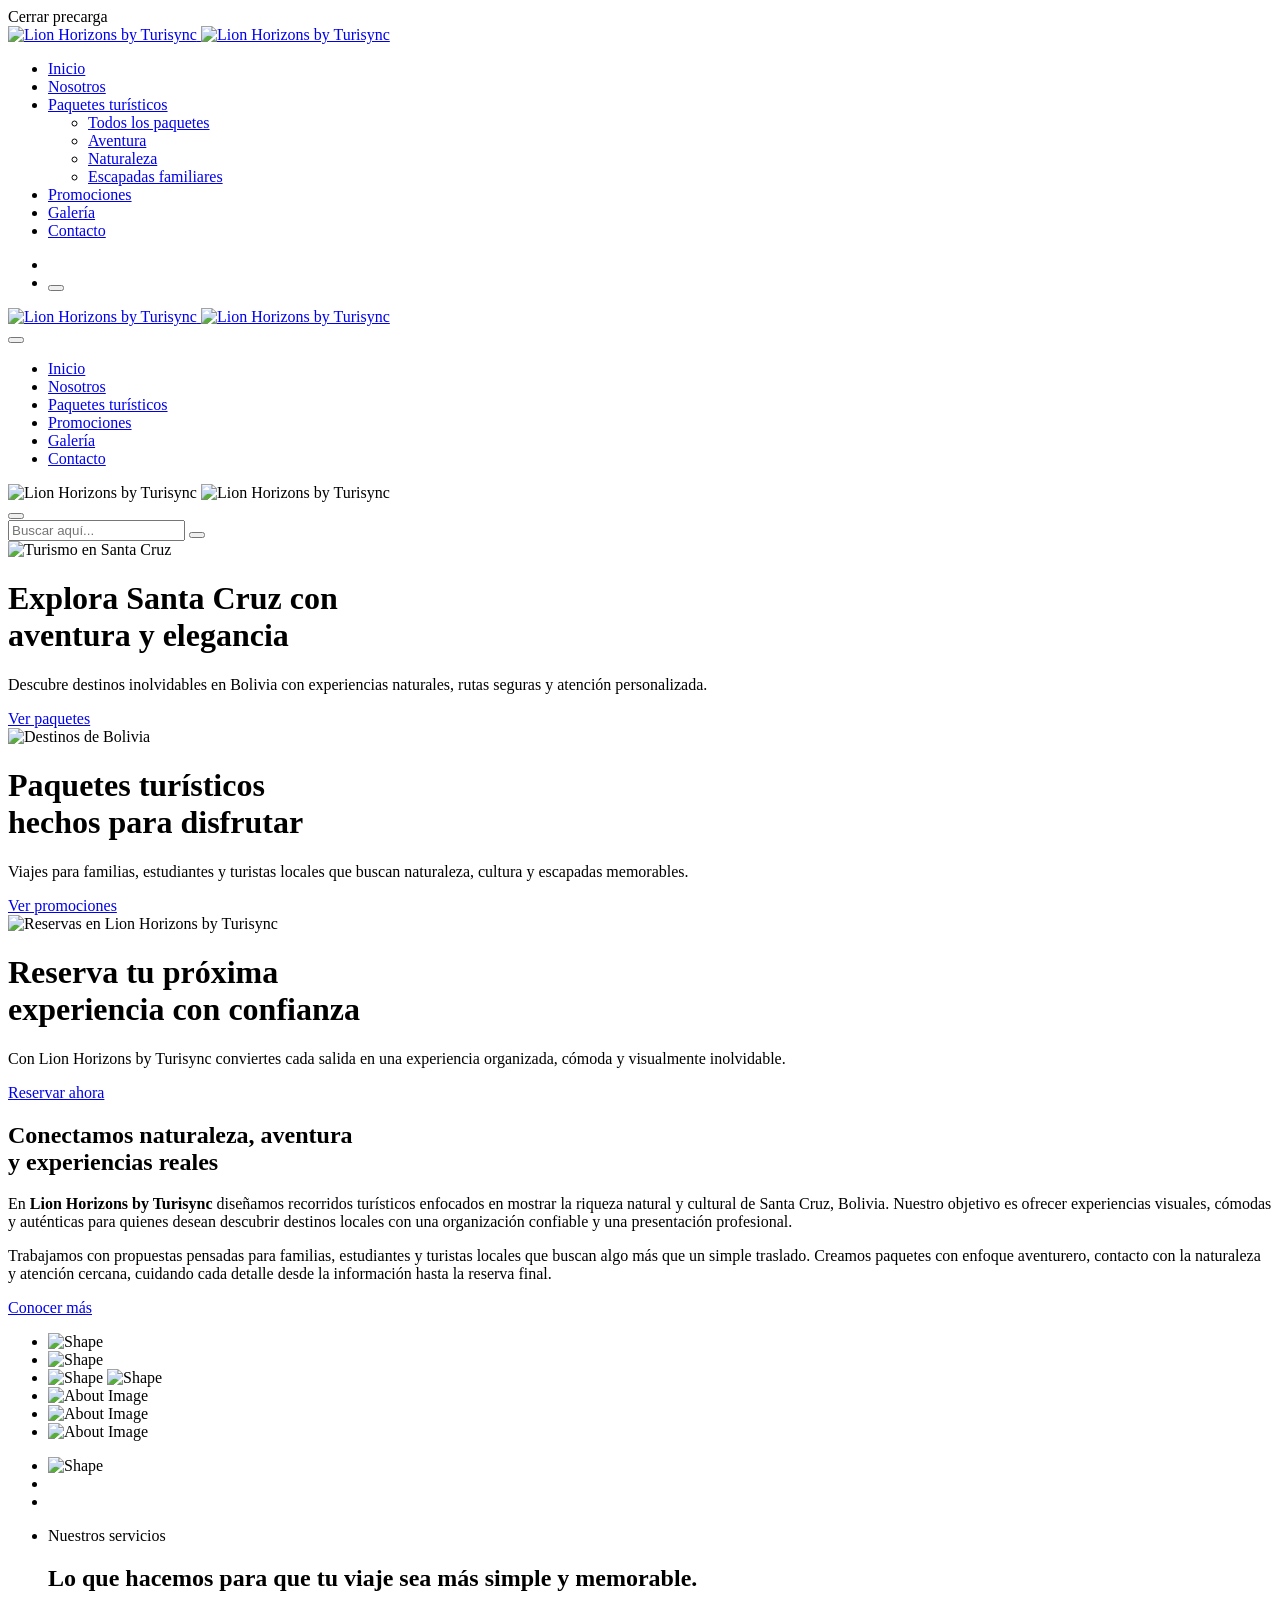
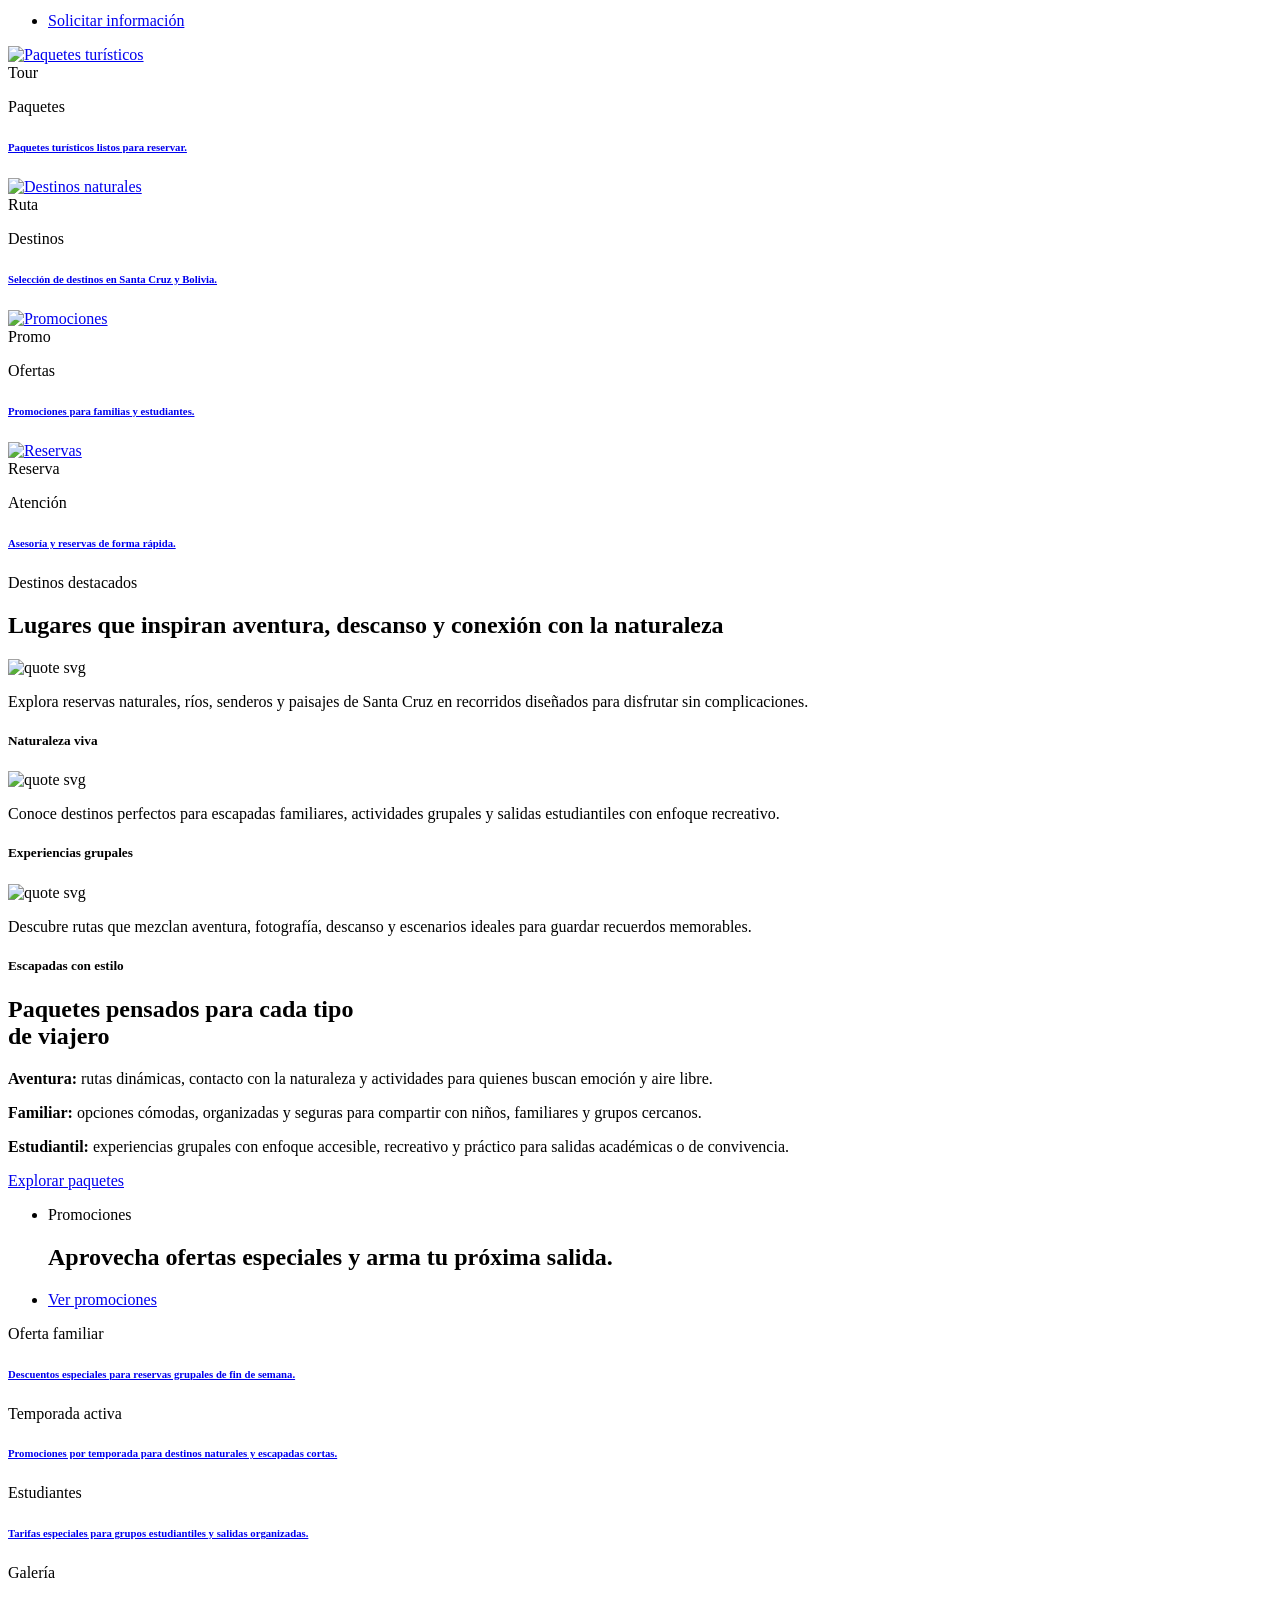
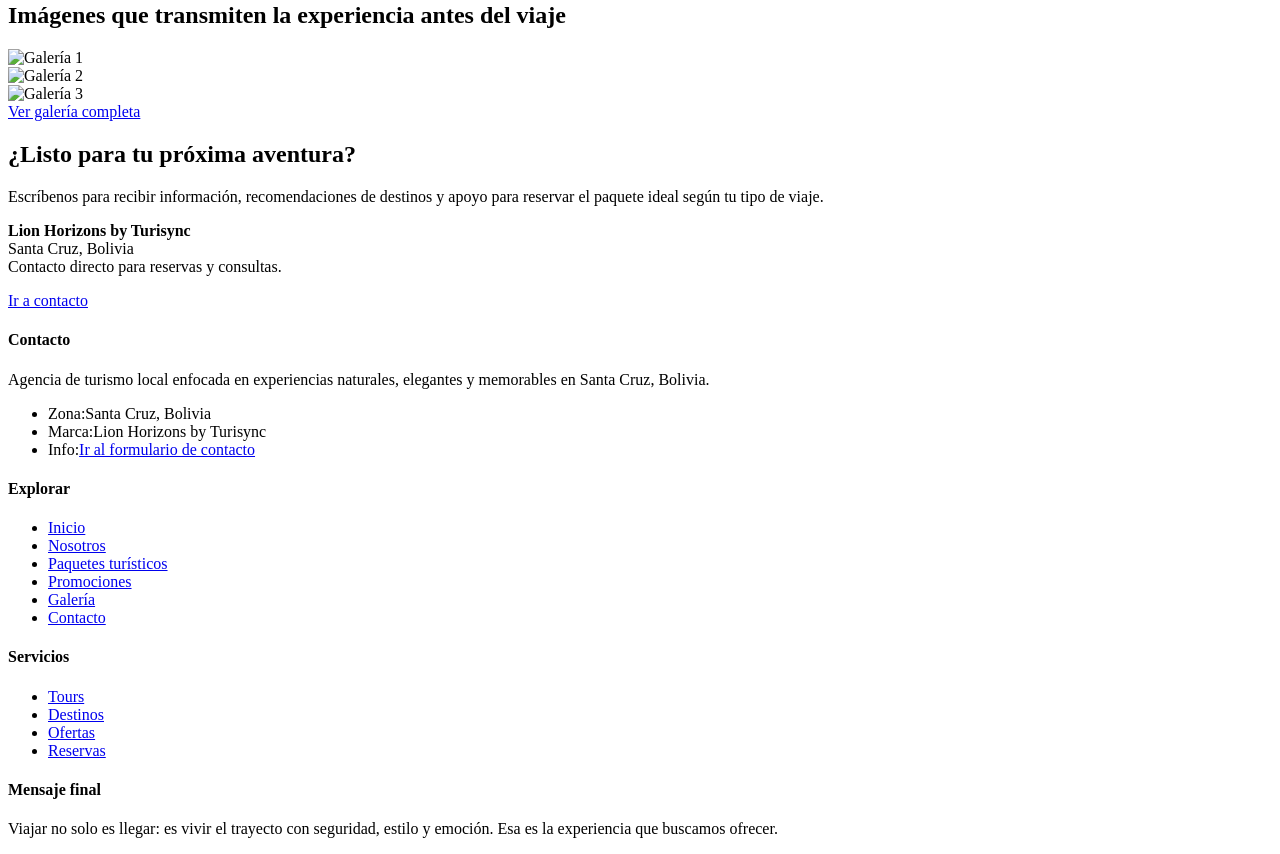
==== commit 62adaeb8: "Subir páginas principales" ====
--- a/index.html
+++ b/index.html
@@ -1,216 +1,646 @@
-<!DOCTYPE html>
-<html lang="es">
-<head>
-  <meta charset="UTF-8">
-  <meta name="viewport" content="width=device-width, initial-scale=1.0">
-  <title>Ventas de Automóviles de Elmer Cespedes</title>
-  <link rel="stylesheet" href="css/styles.css">
-  <link rel="icon" href="img/logo.png">
-  <link href="https://fonts.googleapis.com/css2?family=Inter:wght@400;600;700&display=swap" rel="stylesheet">
-  <script src="https://kit.fontawesome.com/a2e0e6b96c.js" crossorigin="anonymous"></script>
-  <style>
-    /* ====== Slider ====== */
-    .slider {
-      position: relative;
-      width: 100%;
-      height: 400px;
-      overflow: hidden;
-      border-radius: 12px;
-      margin-bottom: 30px;
-    }
-    .slider img {
-      width: 100%;
-      height: 100%;
-      object-fit: cover;
-      display: none;
-    }
-
-    /* ====== Autos destacados ====== */
-    .featured-cars {
-      display: grid;
-      grid-template-columns: repeat(auto-fit, minmax(220px, 1fr));
-      gap: 20px;
-    }
-    .car-card {
-      border-radius: 12px;
-      overflow: hidden;
-      box-shadow: 0 4px 8px rgba(0,0,0,0.2);
-      transition: transform 0.3s;
-      cursor: pointer;
-      position: relative;
-    }
-    .car-card img {
-      width: 100%;
-      height: 180px;
-      object-fit: cover;
-      transition: transform 0.3s ease;
-    }
-    .car-card:hover img {
-      transform: scale(1.1);
-    }
-    .car-name {
-      position: absolute;
-      bottom: 0;
-      width: 100%;
-      text-align: center;
-      color: #fff;
-      font-weight: 600;
-      padding: 8px 0;
-      background: rgba(0,0,0,0.6);
-    }
-
-    /* ====== Contador autos vendidos ====== */
-    .counter {
-      text-align: center;
-      font-size: 2rem;
-      margin: 40px 0;
-    }
-
-    /* ====== Video promocional ====== */
-    .promo-video {
-      width: 100%;
-      max-width: 800px;
-      margin: 30px auto;
-      display: block;
-      border-radius: 12px;
-      overflow: hidden;
-    }
-  </style>
-</head>
-<body class="light">
-
-  <!-- ================= HEADER ================= -->
-<header class="site-header" style="position: sticky; top: 0; background-color: #fff; z-index: 1000; padding: 10px 0; box-shadow: 0 2px 6px rgba(0,0,0,0.1);">
-  <div class="container header-inner" style="display:flex; justify-content:space-between; align-items:center;">
-    <!-- Logo + Nombre del sitio -->
-    <div class="brand" style="display:flex; align-items:center; gap:15px;">
-      <!-- Logo fijo -->
-      <img src="img/img1.jpg" 
-           alt="Logo Ventas de Automóviles" 
-           class="logo" 
-           style="width:60px; height:auto; border-radius:8px; object-fit: contain;">
-      <div>
-        <h1 style="margin:0;">Ventas de Automóviles de ELmer Cespedes</h1>
-        <p style="margin:0; font-size:0.9rem;">Mi sitio web con información de autos en venta</p>
-      </div>
-    </div>
-
-    <!-- Navegación principal -->
-    <nav class="main-nav">
-      <ul class="nav-list" style="display:flex; gap:20px; list-style:none;">
-        <li><a href="index.html" class="active">Inicio</a></li>
-        <li><a href="nosotros.html">Nosotros</a></li>
-        <li><a href="productos.html">Productos</a></li>
-        <li><a href="galeria.html">Galería</a></li>
-        <li><a href="contacto.html">Contacto</a></li>
-      </ul>
-    </nav>
-
-    <!-- Redes sociales y modo día/noche -->
-    <div class="socials" style="display:flex; gap:10px; align-items:center;">
-      <a href="https://facebook.com" target="_blank"><i class="fab fa-facebook-f"></i></a>
-      <a href="https://instagram.com" target="_blank"><i class="fab fa-instagram"></i></a>
-      <a href="https://wa.me/59170000000" target="_blank"><i class="fab fa-whatsapp"></i></a>
-      <button class="theme-toggle" title="Cambiar modo de color"><i class="fas fa-gear"></i></button>
-    </div>
-  </div>
-</header>
-
-
-  <!-- ================= SLIDER ================= -->
-  <section class="slider">
-    <img src="img/img4.jpg" alt="Slider Auto 1">
-    <img src="img/img6.jpg" alt="Slider Auto 2">
-    <img src="img/img8.jpg" alt="Slider Auto 3">
-  </section>
-
-  <!-- ================= AUTOS DESTACADOS ================= -->
-  <section class="section featured">
-    <div class="container">
-      <h2>Autos Destacados</h2>
-      <div class="featured-cars">
-        <div class="car-card">
-          <img src="img/img2.jpg" alt="Mazda CX-5">
-          <div class="car-name">Mazda CX-5</div>
-        </div>
-        <div class="car-card">
-          <img src="img/img3.jpg" alt="Ford Ranger">
-          <div class="car-name">Ford Ranger</div>
-        </div>
-        <div class="car-card">
-          <img src="img/img4.jpg" alt="Mercedes Benz CLA">
-          <div class="car-name">Mercedes-Benz CLA</div>
-        </div>
-        <div class="car-card">
-          <img src="https://images.unsplash.com/photo-1542362567-b07e54358753?w=800" alt="BMW Serie 3">
-          <div class="car-name">BMW Serie 3</div>
-        </div>
-      </div>
-    </div>
-  </section>
-
-  <!-- ================= CONTADOR AUTOS VENDIDOS ================= -->
-  <section class="counter">
-    Autos vendidos: <span id="autos-vendidos">0</span>
-  </section>
-
-  <!-- ================= VIDEO PROMOCIONAL ================= -->
-<section class="section">
-  <h2>¡Encuentra tu auto ideal!</h2>
-  <p>Explora nuestra selección de vehículos disponibles para ti.</p>
-  <div class="video-container">
-    <iframe width="100%" height="500" src="https://www.youtube.com/embed/sxniEvv2Ngo" frameborder="0" allow="accelerometer; autoplay; encrypted-media; gyroscope; picture-in-picture" allowfullscreen></iframe>
-  </div>
-</section>
-
-  <!-- ================= FOOTER ================= -->
-  <footer class="site-footer">
-    <div class="container footer-inner" style="display:flex; justify-content:space-between; flex-wrap:wrap;">
-      <div class="footer-col">
-        <h3>Ventas de Automóviles</h3>
-        <p>© <span id="year"></span> Todos los derechos reservados.</p>
-      </div>
-      <div class="footer-col">
-        <h4>Contáctanos</h4>
-        <p><i class="fas fa-map-marker-alt"></i> Calle Principal #123, La Paz, Bolivia</p>
-        <p><i class="fas fa-phone"></i> +591 70000000</p>
-        <p><i class="fas fa-envelope"></i> contacto@ventasautos.com</p>
-      </div>
-      <div class="footer-col">
-        <h4>Síguenos</h4>
-        <a href="https://facebook.com" target="_blank"><i class="fab fa-facebook"></i> Facebook</a><br>
-        <a href="https://instagram.com" target="_blank"><i class="fab fa-instagram"></i> Instagram</a><br>
-        <a href="https://wa.me/59170000000" target="_blank"><i class="fab fa-whatsapp"></i> WhatsApp</a>
-      </div>
-    </div>
-  </footer>
-
-  <script src="js/main.js"></script>
-  <script>
-    // ================= SLIDER =================
-    let slideIndex = 0;
-    const slides = document.querySelectorAll('.slider img');
-    function showSlides() {
-      slides.forEach(slide => slide.style.display = 'none');
-      slideIndex++;
-      if(slideIndex > slides.length) slideIndex = 1;
-      slides[slideIndex - 1].style.display = 'block';
-      setTimeout(showSlides, 4000);
-    }
-    showSlides();
-
-    // ================= CONTADOR ANIMADO =================
-    const counter = document.getElementById('autos-vendidos');
-    let count = 0;
-    const target = 120; // Número de autos vendidos
-    const interval = setInterval(() => {
-      if(count < target) {
-        count++;
-        counter.textContent = count;
-      } else {
-        clearInterval(interval);
-      }
-    }, 50);
-  </script>
-</body>
-</html>
+<!DOCTYPE html>
+<html class="no-js" lang="es">
+
+<head>
+    <!-- Meta Data -->
+    <meta charset="UTF-8">
+    <meta http-equiv="X-UA-Compatible" content="IE=edge">
+    <title>Lion Horizons by Turisync | Agencia de Turismo en Santa Cruz</title>
+    <meta name="description" content="Lion Horizons by Turisync es una agencia de turismo en Santa Cruz, Bolivia. Descubre destinos, paquetes turísticos, promociones y experiencias inolvidables.">
+    <meta name="viewport" content="width=device-width, initial-scale=1, shrink-to-fit=no">
+    <!-- Favicon -->
+    <link rel="shortcut icon" type="image/x-icon" href="assets/images/icons/Horizontes del león by Turisync3.png">
+    <!-- CSS
+	============================================ -->
+    <link rel="stylesheet" href="assets/css/vendor/bootstrap.min.css">
+    <link rel="stylesheet" href="assets/css/vendor/icomoon.css">
+    <link rel="stylesheet" href="assets/css/vendor/remixicon.css">
+    <link rel="stylesheet" href="assets/css/vendor/magnifypopup.min.css">
+    <link rel="stylesheet" href="assets/css/vendor/odometer.min.css">
+    <link rel="stylesheet" href="assets/css/vendor/lightbox.min.css">
+    <link rel="stylesheet" href="assets/css/vendor/animation.min.css">
+    <link rel="stylesheet" href="assets/css/vendor/jqueru-ui-min.css">
+    <link rel="stylesheet" href="assets/css/vendor/swiper-bundle.min.css">
+    <link rel="stylesheet" href="assets/css/vendor/tipped.min.css">
+
+<!-- Site Stylesheet -->
+<link rel="stylesheet" href="assets/css/app.css">
+</head>
+
+<body class="sticky-header">
+    <!--[if lte IE 9]>
+    <p class="browserupgrade">Estás usando un navegador <strong>desactualizado</strong>. Por favor <a href="https://browsehappy.com/">actualízalo</a> para mejorar tu experiencia y seguridad.</p>
+  	<![endif]-->
+
+    <div id="edublink-preloader">
+        <div class="loading-spinner">
+            <div class="preloader-spin-1"></div>
+            <div class="preloader-spin-2"></div>
+        </div>
+        <div class="preloader-close-btn-wraper">
+            <span class="btn btn-primary preloader-close-btn">
+                Cerrar precarga</span>
+        </div>
+        
+    </div>
+
+    <div id="main-wrapper" class="main-wrapper">
+
+        <!--=====================================-->
+        <!--=        Header Area Start        	=-->
+        <!--=====================================-->
+        <header class="edu-header header-style-2 header-photography">
+            <div id="edu-sticky-placeholder"></div>
+            <div class="header-mainmenu">
+                <div class="container-fluid">
+                    <div class="header-navbar">
+                        <div class="header-brand">
+                            <div class="logo">
+                                <a href="index.html">
+                                    <img class="logo-light" src="assets/images/logo/Logotipo de Lion Horizons (1).png" alt="Lion Horizons by Turisync">
+                                    <img class="logo-dark" src="assets/images/logo/Logo de Lion Horizons by Turisync (1).png" alt="Lion Horizons by Turisync">
+                                </a>
+                            </div>
+                        </div>
+                        <div class="header-mainnav">
+                            <nav class="mainmenu-nav">
+                                <ul class="mainmenu">
+                                    <li><a href="index.html">Inicio</a></li>
+                                    <li><a href="nosotros.html">Nosotros</a></li>
+                                    <li class="has-droupdown"><a href="paquetes.html">Paquetes turísticos</a>
+                                        <ul class="submenu">
+                                            <li><a href="paquetes.html">Todos los paquetes</a></li>
+                                            <li><a href="paquetes.html">Aventura</a></li>
+                                            <li><a href="paquetes.html">Naturaleza</a></li>
+                                            <li><a href="paquetes.html">Escapadas familiares</a></li>
+                                        </ul>
+                                    </li>
+                                    <li><a href="promociones.html">Promociones</a></li>
+                                    <li><a href="galeria.html">Galería</a></li>
+                                    <li><a href="contacto.html">Contacto</a></li>
+                                </ul>
+                            </nav>
+                        </div>
+                        <div class="header-right">
+                            <ul class="header-action">
+                                <li class="icon search-icon">
+                                    <a href="javascript:void(0)" class="search-trigger">
+                                        <i class="icon-2"></i>
+                                    </a>
+                                </li>
+                                <li class="mobile-menu-bar d-block d-xl-none">
+                                    <button class="hamberger-button">
+                                        <i class="icon-54"></i>
+                                    </button>
+                                </li>
+                            </ul>
+                        </div>
+                    </div>
+                </div>
+            </div>
+            <div class="popup-mobile-menu">
+                <div class="inner">
+                    <div class="header-top">
+                        <div class="logo">
+                            <a href="index.html">
+                                <img class="logo-light" src="assets/images/logo/logo-dark.png" alt="Lion Horizons by Turisync">
+                                <img class="logo-dark" src="assets/images/logo/logo-white.png" alt="Lion Horizons by Turisync">
+                            </a>
+                        </div>
+                        <div class="close-menu">
+                            <button class="close-button">
+                                <i class="icon-73"></i>
+                            </button>
+                        </div>
+                    </div>
+                    <ul class="mainmenu">
+                        <li><a href="index.html">Inicio</a></li>
+                        <li><a href="nosotros.html">Nosotros</a></li>
+                        <li><a href="paquetes.html">Paquetes turísticos</a></li>
+                        <li><a href="promociones.html">Promociones</a></li>
+                        <li><a href="galeria.html">Galería</a></li>
+                        <li><a href="contacto.html">Contacto</a></li>
+                    </ul>
+                </div>
+            </div>
+            <!-- Start Search Popup  -->
+            <div class="edu-search-popup">
+                <div class="content-wrap">
+                    <div class="site-logo">
+                        <img class="logo-light" src="assets/images/logo/logo2.png" alt="Lion Horizons by Turisync">
+                        <img class="logo-dark" src="assets/images/logo/logo-white.png" alt="Lion Horizons by Turisync">
+                    </div>
+                    <div class="close-button">
+                        <button class="close-trigger"><i class="icon-73"></i></button>
+                    </div>
+                    <div class="inner">
+                        <form class="search-form" action="#">
+                            <input type="text" class="edublink-search-popup-field" placeholder="Buscar aquí...">
+                            <button class="submit-button"><i class="icon-2"></i></button>
+                        </form>
+                    </div>
+                </div>
+            </div>
+            <!-- End Search Popup  -->
+        </header>
+        <!--=====================================-->
+        <!--=       Hero Banner Area Start      =-->
+        <!--=====================================-->
+        <div class="hero-banner hero-style-12 bg-image photography-banner">
+            <div class="swiper photography-activator">
+                <div class="swiper-wrapper">
+                    <div class="swiper-slide">
+                        <img data-transform-origin='center center' data-src="assets/images/logo/Logo1_1920x920.png" class="swiper-lazy" alt="Turismo en Santa Cruz">
+                        <div class="thumbnail-bg-content">
+                            <div class="container edublink-animated-shape">
+                                <div class="row">
+                                    <div class="col-7">
+                                        <div class="banner-content">
+                                            <h1 class="title" data-sal-delay="100" data-sal="slide-up" data-sal-duration="1000">Explora Santa Cruz con <br> aventura y elegancia</h1>
+                                            <p data-sal-delay="200" data-sal="slide-up" data-sal-duration="1000">Descubre destinos inolvidables en Bolivia con experiencias naturales, rutas seguras y atención personalizada.</p>
+                                            <div class="banner-btn" data-sal-delay="400" data-sal="slide-up" data-sal-duration="1000">
+                                                <a href="paquetes.html" class="edu-btn">Ver paquetes <i class="icon-4"></i></a>
+                                            </div>
+                                        </div>
+                                    </div>
+                                </div>
+                            </div>
+                        </div>
+                    </div>
+
+                    <div class="swiper-slide">
+                        <img data-transform-origin='center center' data-src="assets/images/logo/Logo2_1920x920.png" class="swiper-lazy" alt="Destinos de Bolivia">
+                        <div class="thumbnail-bg-content">
+                            <div class="container edublink-animated-shape">
+                                <div class="row">
+                                    <div class="col-7">
+                                        <div class="banner-content">
+                                            <h1 class="title" data-sal-delay="100" data-sal="slide-up" data-sal-duration="1000">Paquetes turísticos <br> hechos para disfrutar</h1>
+                                            <p data-sal-delay="200" data-sal="slide-up" data-sal-duration="1000">Viajes para familias, estudiantes y turistas locales que buscan naturaleza, cultura y escapadas memorables.</p>
+                                            <div class="banner-btn" data-sal-delay="400" data-sal="slide-up" data-sal-duration="1000">
+                                                <a href="promociones.html" class="edu-btn">Ver promociones <i class="icon-4"></i></a>
+                                            </div>
+                                        </div>
+                                    </div>
+                                </div>
+                            </div>
+                        </div>
+                    </div>
+
+                    <div class="swiper-slide">
+                        <img data-transform-origin='center center' data-src="assets/images/logo/Logo31920x920.png" class="swiper-lazy" alt="Reservas en Lion Horizons by Turisync">
+                        <div class="thumbnail-bg-content">
+                            <div class="container edublink-animated-shape">
+                                <div class="row">
+                                    <div class="col-7">
+                                        <div class="banner-content">
+                                            <h1 class="title" data-sal-delay="100" data-sal="slide-up" data-sal-duration="1000">Reserva tu próxima <br> experiencia con confianza</h1>
+                                            <p data-sal-delay="200" data-sal="slide-up" data-sal-duration="1000">Con Lion Horizons by Turisync conviertes cada salida en una experiencia organizada, cómoda y visualmente inolvidable.</p>
+                                            <div class="banner-btn" data-sal-delay="400" data-sal="slide-up" data-sal-duration="1000">
+                                                <a href="contacto.html" class="edu-btn">Reservar ahora <i class="icon-4"></i></a>
+                                            </div>
+                                        </div>
+                                    </div>
+                                </div>
+                            </div>
+                        </div>
+                    </div>
+                </div>
+                <div class="swiper-slide-controls slide-prev">
+                    <i class="icon-west"></i>
+                </div>
+                <div class="swiper-slide-controls slide-next">
+                    <i class="icon-east"></i>
+                </div>
+
+                <div class="pagination-box-wrapper">
+                    <div class="pagination-box-wrap">
+                        <div class="swiper-pagination"></div>
+                    </div>
+                </div>
+            </div>
+
+        </div>
+        <!--=====================================-->
+        <!--=       About Area Start          		=-->
+        <!--=====================================-->
+        <div class="edu-about-area photography-about-style section-gap-equal">
+            <div class="container edublink-animated-shape">
+                <div class="section-title section-center">
+                    <h2 class="title">Conectamos naturaleza, aventura <br> y experiencias reales</h2>
+                    <span class="shape-line"><i class="icon-19"></i></span>
+                </div>
+                <div class="row g-5 align-items-center">
+                    <div class="col-lg-6" data-sal-delay="50" data-sal="slide-up" data-sal-duration="800">
+                        <div class="about-content">
+                            <p>En <strong>Lion Horizons by Turisync</strong> diseñamos recorridos turísticos enfocados en mostrar la riqueza natural y cultural de Santa Cruz, Bolivia. Nuestro objetivo es ofrecer experiencias visuales, cómodas y auténticas para quienes desean descubrir destinos locales con una organización confiable y una presentación profesional.</p>
+                        </div>
+                    </div>
+                    <div class="col-lg-6" data-sal-delay="50" data-sal="slide-up" data-sal-duration="800">
+                        <div class="about-content">
+                            <p>Trabajamos con propuestas pensadas para familias, estudiantes y turistas locales que buscan algo más que un simple traslado. Creamos paquetes con enfoque aventurero, contacto con la naturaleza y atención cercana, cuidando cada detalle desde la información hasta la reserva final.</p>
+                        </div>
+                    </div>
+                </div>
+                <div class="contact-us-btn" data-sal-delay="150" data-sal="slide-up" data-sal-duration="1200">
+                    <a href="nosotros.html" class="edu-btn">Conocer más <i class="icon-4"></i></a>
+                </div>
+                <ul class="shape-group">
+                    <li class="shape-1 scene" data-sal-delay="500" data-sal="fade" data-sal-duration="200">
+                        <img data-depth="2" src="assets/images/about/Horizontes del león_ tours y aventuras (1).png" alt="Shape">
+                    </li>
+                    <li class="shape-2" data-sal-delay="500" data-sal="fade" data-sal-duration="200">
+                        <img src="assets/images/counterup/shape-02.png" alt="Shape">
+                    </li>
+                    <li class="shape-3 sal-animate" data-sal-delay="200" data-sal="fade" data-sal-duration="1000">
+                        <img class="d-block-shape-light" data-depth="2" src="assets/images/others/map-shape-3.png" alt="Shape">
+                        <img class="d-none-shape-dark" data-depth="2" src="assets/images/others/dark-map-2-shape-3.png" alt="Shape">
+                    </li>
+                    <li class="shape-4" data-sal-delay="500" data-sal="fade" data-sal-duration="200">
+                        <img data-parallax='{"x": 0, "y": -50}' src="assets/images/about/Logo de Santa Cruz, Bolivia_240x300 (1).png" alt="About Image">
+                    </li>
+                    <li class="shape-5" data-sal-delay="500" data-sal="fade" data-sal-duration="200">
+                        <img data-parallax='{"x": 0, "y": 30}' src="assets/images/about/Naturaleza y cultura en Santa Cruz_150x150.png" alt="About Image">
+                    </li>
+                    <li class="shape-6" data-sal-delay="500" data-sal="fade" data-sal-duration="200">
+                        <img data-parallax='{"x": 0, "y": -70}' src="assets/images/about/Logo vibrante de turismo boliviano (1) (1).png" alt="About Image">
+                    </li>
+                </ul>
+            </div>
+            <ul class="shape-group">
+                <li class="shape-7 scene" data-sal-delay="500" data-sal="fade" data-sal-duration="200">
+                    <img data-depth="2" src="assets/images/about/shape-13.png" alt="Shape">
+                </li>
+                <li class="shape-8" data-sal-delay="500" data-sal="fade" data-sal-duration="200">
+                    <span></span>
+                </li>
+                <li class="shape-9 scene" data-sal-delay="500" data-sal="fade" data-sal-duration="200">
+                    <span data-depth="-2.5"></span>
+                </li>
+            </ul>
+        </div>
+        <!--=====================================-->
+        <!--=       Services Area Start        =-->
+        <!--=====================================-->
+        <div class="home-photography-course edu-course-area">
+            <div class="container edublink-animated-shape">
+                <ul>
+                    <li>
+                        <div class="section-title section-left" data-sal-delay="150" data-sal="slide-up" data-sal-duration="800">
+                            <span class="pre-title">Nuestros servicios</span>
+                            <h2 class="title">Lo que hacemos para que tu viaje sea más simple y memorable.</h2>
+                            <span class="shape-line"><i class="icon-19"></i></span>
+                        </div>
+                    </li>
+                    <li>
+                        <div class="course-view-all" data-sal-delay="150" data-sal="slide-up" data-sal-duration="1200">
+                            <a href="contacto.html" class="edu-btn">Solicitar información <i class="icon-4"></i></a>
+                        </div>
+                    </li>
+                </ul>
+                <div class="row g-5">
+                    <div class="col-xl-3 col-md-6" data-sal-delay="100" data-sal="slide-up" data-sal-duration="800">
+                        <div class="edu-course course-style-5 course-style-11 course-style-13">
+                            <div class="inner">
+                                <div class="thumbnail">
+                                    <a href="paquetes.html">
+                                        <img src="assets/images/course/ChatGPT Image 8 may 2026, 19_57_09.png" alt="Paquetes turísticos">
+                                    </a>
+                                    <div class="course-price">Tour</div>
+                                </div>
+                                <div class="content">
+                                    <p class="text pre-textsecondary">Paquetes</p>
+                                    <h6 class="title"><a href="paquetes.html">Paquetes turísticos listos para reservar.</a></h6>
+                                </div>
+                            </div>
+                        </div>
+                    </div>
+                    <div class="col-xl-3 col-md-6" data-sal-delay="100" data-sal="slide-up" data-sal-duration="800">
+                        <div class="edu-course course-style-5 course-style-11 course-style-13">
+                            <div class="inner">
+                                <div class="thumbnail">
+                                    <a href="paquetes.html">
+                                        <img src="assets/images/course/ChatGPT Image 8 may 2026, 19_59_02.png" alt="Destinos naturales">
+                                    </a>
+                                    <div class="course-price">Ruta</div>
+                                </div>
+                                <div class="content">
+                                    <p class="text pre-textsecondary">Destinos</p>
+                                    <h6 class="title"><a href="paquetes.html">Selección de destinos en Santa Cruz y Bolivia.</a></h6>
+                                </div>
+                            </div>
+                        </div>
+                    </div>
+                    <div class="col-xl-3 col-md-6" data-sal-delay="200" data-sal="slide-up" data-sal-duration="800">
+                        <div class="edu-course course-style-5 course-style-11 course-style-13">
+                            <div class="inner">
+                                <div class="thumbnail">
+                                    <a href="promociones.html">
+                                        <img src="assets/images/course/ChatGPT Image 8 may 2026, 20_01_04.png" alt="Promociones">
+                                    </a>
+                                    <div class="course-price">Promo</div>
+                                </div>
+                                <div class="content">
+                                    <p class="text pre-textsecondary">Ofertas</p>
+                                    <h6 class="title"><a href="promociones.html">Promociones para familias y estudiantes.</a></h6>
+                                </div>
+                            </div>
+                        </div>
+                    </div>
+                    <div class="col-xl-3 col-md-6" data-sal-delay="200" data-sal="slide-up" data-sal-duration="800">
+                        <div class="edu-course course-style-5 course-style-11 course-style-13">
+                            <div class="inner">
+                                <div class="thumbnail">
+                                    <a href="contacto.html">
+                                        <img src="assets/images/course/ChatGPT Image 8 may 2026, 20_07_14.png" alt="Reservas">
+                                    </a>
+                                    <div class="course-price">Reserva</div>
+                                </div>
+                                <div class="content">
+                                    <p class="text pre-textsecondary">Atención</p>
+                                    <h6 class="title"><a href="contacto.html">Asesoría y reservas de forma rápida.</a></h6>
+                                </div>
+                            </div>
+                        </div>
+                    </div>
+                </div>
+            </div>
+        </div>
+        <!--=====================================-->
+        <!--=       Destinations Area Start    =-->
+        <!--=====================================-->
+        <div class="testimonial-area-10 gap-top-equal photography-testimonial">
+            <div class="container edublink-animated-shape">
+                <div class="testimonial-heading-area">
+                    <div class="section-title section-center" data-sal-delay="50" data-sal="slide-up" data-sal-duration="800">
+                        <span class="pre-title">Destinos destacados</span>
+                        <h2 class="title">Lugares que inspiran aventura, descanso y conexión con la naturaleza</h2>
+                        <span class="shape-line"><i class="icon-19"></i></span>
+                    </div>
+                </div>
+                <div class="photography-testimonial-activator swiper">
+                    <div class="swiper-wrapper">
+                        <div class="swiper-slide">
+                            <div class="testimonial-grid">
+                                <div class="content">
+                                    <div class="quote-icon">
+                                        <img src="assets/images/svg-icons/quote.svg" alt="quote svg">
+                                    </div>
+                                    <p>Explora reservas naturales, ríos, senderos y paisajes de Santa Cruz en recorridos diseñados para disfrutar sin complicaciones.</p>
+                                    <h5 class="title">Naturaleza viva</h5>
+                                </div>
+                            </div>
+                        </div>
+                        <div class="swiper-slide">
+                            <div class="testimonial-grid">
+                                <div class="content">
+                                    <div class="quote-icon">
+                                        <img src="assets/images/svg-icons/quote.svg" alt="quote svg">
+                                    </div>
+                                    <p>Conoce destinos perfectos para escapadas familiares, actividades grupales y salidas estudiantiles con enfoque recreativo.</p>
+                                    <h5 class="title">Experiencias grupales</h5>
+                                </div>
+                            </div>
+                        </div>
+                        <div class="swiper-slide">
+                            <div class="testimonial-grid">
+                                <div class="content">
+                                    <div class="quote-icon">
+                                        <img src="assets/images/svg-icons/quote.svg" alt="quote svg">
+                                    </div>
+                                    <p>Descubre rutas que mezclan aventura, fotografía, descanso y escenarios ideales para guardar recuerdos memorables.</p>
+                                    <h5 class="title">Escapadas con estilo</h5>
+                                </div>
+                            </div>
+                        </div>
+                    </div>
+                </div>
+            </div>
+        </div>
+        <!--=====================================-->
+        <!--=       Packages CTA Area Start    =-->
+        <!--=====================================-->
+        <div class="edu-about-area photography-about-style section-gap-equal">
+            <div class="container edublink-animated-shape">
+                <div class="section-title section-center">
+                    <h2 class="title">Paquetes pensados para cada tipo <br> de viajero</h2>
+                    <span class="shape-line"><i class="icon-19"></i></span>
+                </div>
+                <div class="row g-5 align-items-center">
+                    <div class="col-lg-4">
+                        <div class="about-content">
+                            <p><strong>Aventura:</strong> rutas dinámicas, contacto con la naturaleza y actividades para quienes buscan emoción y aire libre.</p>
+                        </div>
+                    </div>
+                    <div class="col-lg-4">
+                        <div class="about-content">
+                            <p><strong>Familiar:</strong> opciones cómodas, organizadas y seguras para compartir con niños, familiares y grupos cercanos.</p>
+                        </div>
+                    </div>
+                    <div class="col-lg-4">
+                        <div class="about-content">
+                            <p><strong>Estudiantil:</strong> experiencias grupales con enfoque accesible, recreativo y práctico para salidas académicas o de convivencia.</p>
+                        </div>
+                    </div>
+                </div>
+                <div class="contact-us-btn" data-sal-delay="150" data-sal="slide-up" data-sal-duration="1200">
+                    <a href="paquetes.html" class="edu-btn">Explorar paquetes <i class="icon-4"></i></a>
+                </div>
+            </div>
+        </div>
+        <!--=====================================-->
+        <!--=       Promo Area Start           =-->
+        <!--=====================================-->
+        <div class="home-photography-course edu-course-area">
+            <div class="container edublink-animated-shape">
+                <ul>
+                    <li>
+                        <div class="section-title section-left" data-sal-delay="150" data-sal="slide-up" data-sal-duration="800">
+                            <span class="pre-title">Promociones</span>
+                            <h2 class="title">Aprovecha ofertas especiales y arma tu próxima salida.</h2>
+                            <span class="shape-line"><i class="icon-19"></i></span>
+                        </div>
+                    </li>
+                    <li>
+                        <div class="course-view-all" data-sal-delay="150" data-sal="slide-up" data-sal-duration="1200">
+                            <a href="promociones.html" class="edu-btn">Ver promociones <i class="icon-4"></i></a>
+                        </div>
+                    </li>
+                </ul>
+                <div class="row g-5">
+                    <div class="col-xl-4 col-md-6">
+                        <div class="edu-course course-style-5 course-style-11 course-style-13">
+                            <div class="inner">
+                                <div class="content">
+                                    <p class="text pre-textsecondary">Oferta familiar</p>
+                                    <h6 class="title"><a href="promociones.html">Descuentos especiales para reservas grupales de fin de semana.</a></h6>
+                                </div>
+                            </div>
+                        </div>
+                    </div>
+                    <div class="col-xl-4 col-md-6">
+                        <div class="edu-course course-style-5 course-style-11 course-style-13">
+                            <div class="inner">
+                                <div class="content">
+                                    <p class="text pre-textsecondary">Temporada activa</p>
+                                    <h6 class="title"><a href="promociones.html">Promociones por temporada para destinos naturales y escapadas cortas.</a></h6>
+                                </div>
+                            </div>
+                        </div>
+                    </div>
+                    <div class="col-xl-4 col-md-6">
+                        <div class="edu-course course-style-5 course-style-11 course-style-13">
+                            <div class="inner">
+                                <div class="content">
+                                    <p class="text pre-textsecondary">Estudiantes</p>
+                                    <h6 class="title"><a href="promociones.html">Tarifas especiales para grupos estudiantiles y salidas organizadas.</a></h6>
+                                </div>
+                            </div>
+                        </div>
+                    </div>
+                </div>
+            </div>
+        </div>
+        <!--=====================================-->
+        <!--=       Gallery CTA Start          =-->
+        <!--=====================================-->
+        <div class="testimonial-area-10 gap-top-equal photography-testimonial">
+            <div class="container edublink-animated-shape">
+                <div class="testimonial-heading-area">
+                    <div class="section-title section-center" data-sal-delay="50" data-sal="slide-up" data-sal-duration="800">
+                        <span class="pre-title">Galería</span>
+                        <h2 class="title">Imágenes que transmiten la experiencia antes del viaje</h2>
+                        <span class="shape-line"><i class="icon-19"></i></span>
+                    </div>
+                </div>
+                <div class="row g-5">
+                    <div class="col-md-4"><img src="assets/images/about/ChatGPT Image 8 may 2026, 20_37_07.png" alt="Galería 1"></div>
+                    <div class="col-md-4"><img src="assets/images/about/ChatGPT Image 8 may 2026, 20_38_25.png" alt="Galería 2"></div>
+                    <div class="col-md-4"><img src="assets/images/about/ChatGPT Image 8 may 2026, 20_38_56.png" alt="Galería 3"></div>
+                </div>
+                <div class="contact-us-btn text-center mt-5">
+                    <a href="galeria.html" class="edu-btn">Ver galería completa <i class="icon-4"></i></a>
+                </div>
+            </div>
+        </div>
+        <!--=====================================-->
+        <!--=       Contact CTA Start          =-->
+        <!--=====================================-->
+        <div class="edu-about-area photography-about-style section-gap-equal">
+            <div class="container edublink-animated-shape">
+                <div class="section-title section-center">
+                    <h2 class="title">¿Listo para tu próxima aventura?</h2>
+                    <span class="shape-line"><i class="icon-19"></i></span>
+                </div>
+                <div class="row g-5 align-items-center">
+                    <div class="col-lg-6">
+                        <div class="about-content">
+                            <p>Escríbenos para recibir información, recomendaciones de destinos y apoyo para reservar el paquete ideal según tu tipo de viaje.</p>
+                        </div>
+                    </div>
+                    <div class="col-lg-6">
+                        <div class="about-content">
+                            <p><strong>Lion Horizons by Turisync</strong><br>Santa Cruz, Bolivia<br>Contacto directo para reservas y consultas.</p>
+                        </div>
+                    </div>
+                </div>
+                <div class="contact-us-btn" data-sal-delay="150" data-sal="slide-up" data-sal-duration="1200">
+                    <a href="contacto.html" class="edu-btn">Ir a contacto <i class="icon-4"></i></a>
+                </div>
+            </div>
+        </div>
+        <!--=====================================-->
+        <!--=        Footer Area Start        	=-->
+        <!--=====================================-->
+        <footer class="edu-footer footer-light footer-for-photography footer-style-4">
+            <div class="footer-top">
+                <div class="container">
+                    <div class="row g-5">
+                        <div class="col-lg-3 col-md-6">
+                            <div class="edu-footer-widget">
+                                <h4 class="widget-title">Contacto</h4>
+                                <div class="inner">
+                                    <p class="description">Agencia de turismo local enfocada en experiencias naturales, elegantes y memorables en Santa Cruz, Bolivia.</p>
+                                    <div class="widget-information">
+                                        <ul class="information-list">
+                                            <li><span>Zona:</span>Santa Cruz, Bolivia</li>
+                                            <li><span>Marca:</span>Lion Horizons by Turisync</li>
+                                            <li><span>Info:</span><a href="contacto.html">Ir al formulario de contacto</a></li>
+                                        </ul>
+                                    </div>
+                                </div>
+                            </div>
+                        </div>
+                        <div class="col-lg-3 col-sm-6">
+                            <div class="edu-footer-widget explore-widget">
+                                <h4 class="widget-title">Explorar</h4>
+                                <div class="inner">
+                                    <ul class="footer-link link-hover">
+                                        <li><a href="index.html">Inicio</a></li>
+                                        <li><a href="nosotros.html">Nosotros</a></li>
+                                        <li><a href="paquetes.html">Paquetes turísticos</a></li>
+                                        <li><a href="promociones.html">Promociones</a></li>
+                                        <li><a href="galeria.html">Galería</a></li>
+                                        <li><a href="contacto.html">Contacto</a></li>
+                                    </ul>
+                                </div>
+                            </div>
+                        </div>
+                        <div class="col-lg-2 col-sm-6">
+                            <div class="edu-footer-widget quick-link-widget">
+                                <h4 class="widget-title">Servicios</h4>
+                                <div class="inner">
+                                    <ul class="footer-link link-hover">
+                                        <li><a href="paquetes.html">Tours</a></li>
+                                        <li><a href="paquetes.html">Destinos</a></li>
+                                        <li><a href="promociones.html">Ofertas</a></li>
+                                        <li><a href="contacto.html">Reservas</a></li>
+                                    </ul>
+                                </div>
+                            </div>
+                        </div>
+                        <div class="col-lg-4 col-md-6">
+                            <div class="edu-footer-widget">
+                                <h4 class="widget-title">Mensaje final</h4>
+                                <div class="inner">
+                                    <p class="description">Viajar no solo es llegar: es vivir el trayecto con seguridad, estilo y emoción. Esa es la experiencia que buscamos ofrecer.</p>
+                                </div>
+                            </div>
+                        </div>
+                    </div>
+                </div>
+            </div>
+        </footer>
+    </div>
+
+    <!-- JS
+============================================ -->
+    <script src="assets/js/vendor/modernizr.min.js"></script>
+    <script src="assets/js/vendor/jquery.min.js"></script>
+    <script src="assets/js/vendor/bootstrap.min.js"></script>
+    <script src="assets/js/vendor/sal.min.js"></script>
+    <script src="assets/js/vendor/jquery.waypoints.js"></script>
+    <script src="assets/js/vendor/backtotop.min.js"></script>
+    <script src="assets/js/vendor/magnifypopup.min.js"></script>
+    <script src="assets/js/vendor/jquery.countdown.min.js"></script>
+    <script src="assets/js/vendor/jQuery.rProgressbar.min.js"></script>
+    <script src="assets/js/vendor/easypie.js"></script>
+    <script src="assets/js/vendor/odometer.min.js"></script>
+    <script src="assets/js/vendor/isotop.min.js"></script>
+    <script src="assets/js/vendor/imageloaded.min.js"></script>
+    <script src="assets/js/vendor/lightbox.min.js"></script>
+    <script src="assets/js/vendor/paralax.min.js"></script>
+    <script src="assets/js/vendor/paralax-scroll.min.js"></script>
+    <script src="assets/js/vendor/jquery-ui.min.js"></script>
+    <script src="assets/js/vendor/swiper-bundle.min.js"></script>
+    <script src="assets/js/vendor/svg-inject.min.js"></script>
+    <script src="assets/js/vendor/vivus.min.js"></script>
+    <script src="assets/js/vendor/tipped.min.js"></script>
+    <script src="assets/js/vendor/smooth-scroll.min.js"></script>
+    <script src="assets/js/vendor/isInViewport.jquery.min.js"></script>
+
+    <!-- Site Scripts -->
+    <script src="assets/js/app.js"></script>
+</body>
+
+</html>
